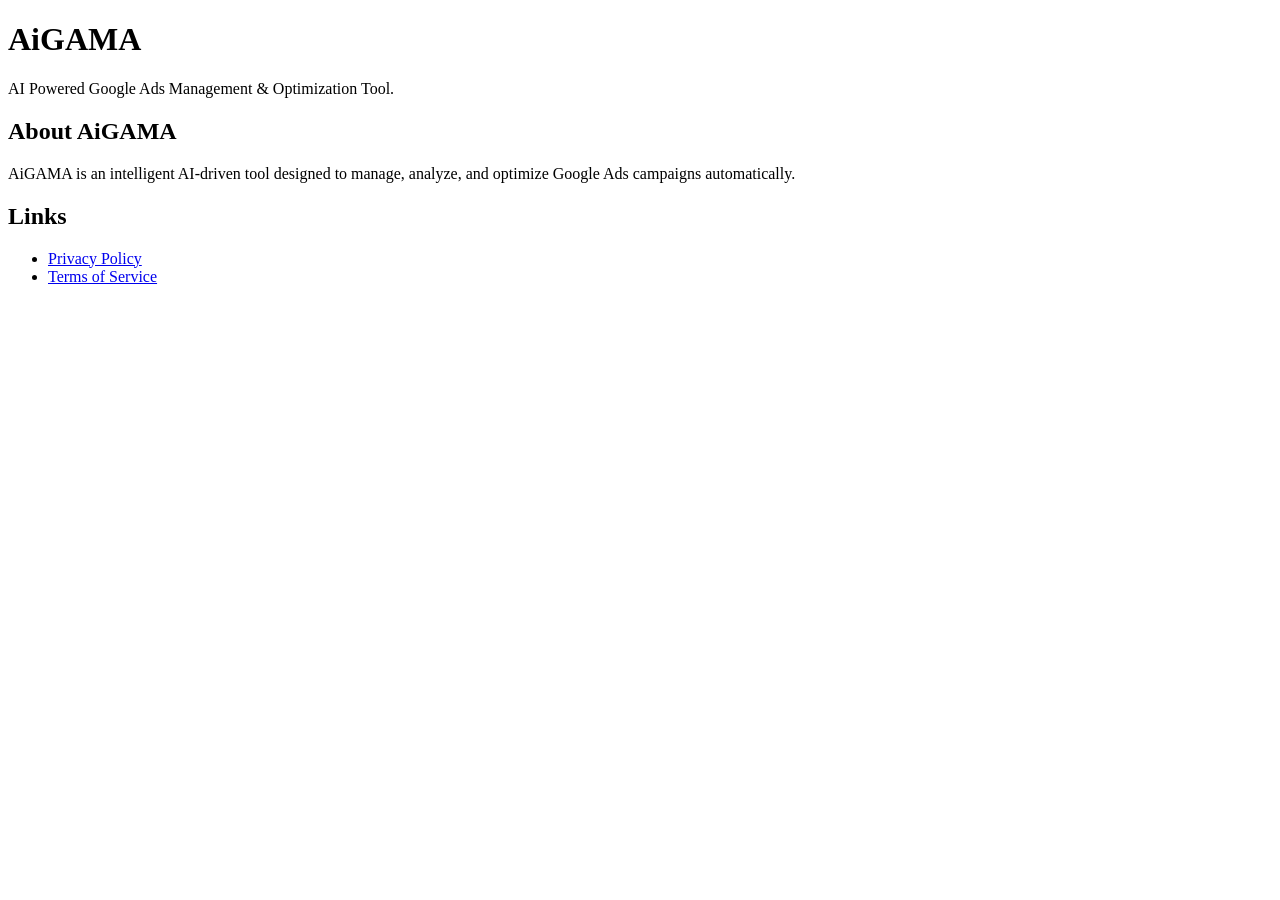
==== index.html @ 5293eaab "Create index.html" ====
<!DOCTYPE html>
<html lang="en">
<head>
    <meta charset="UTF-8">
    <title>AiGAMA - AI Google Ads Management</title>
</head>
<body>
    <h1>AiGAMA</h1>
    <p>AI Powered Google Ads Management & Optimization Tool.</p>
    
    <h2>About AiGAMA</h2>
    <p>AiGAMA is an intelligent AI-driven tool designed to manage, analyze, and optimize Google Ads campaigns automatically.</p>
    
    <h2>Links</h2>
    <ul>
        <li><a href="privacy.html">Privacy Policy</a></li>
        <li><a href="terms.html">Terms of Service</a></li>
    </ul>
</body>
</html>
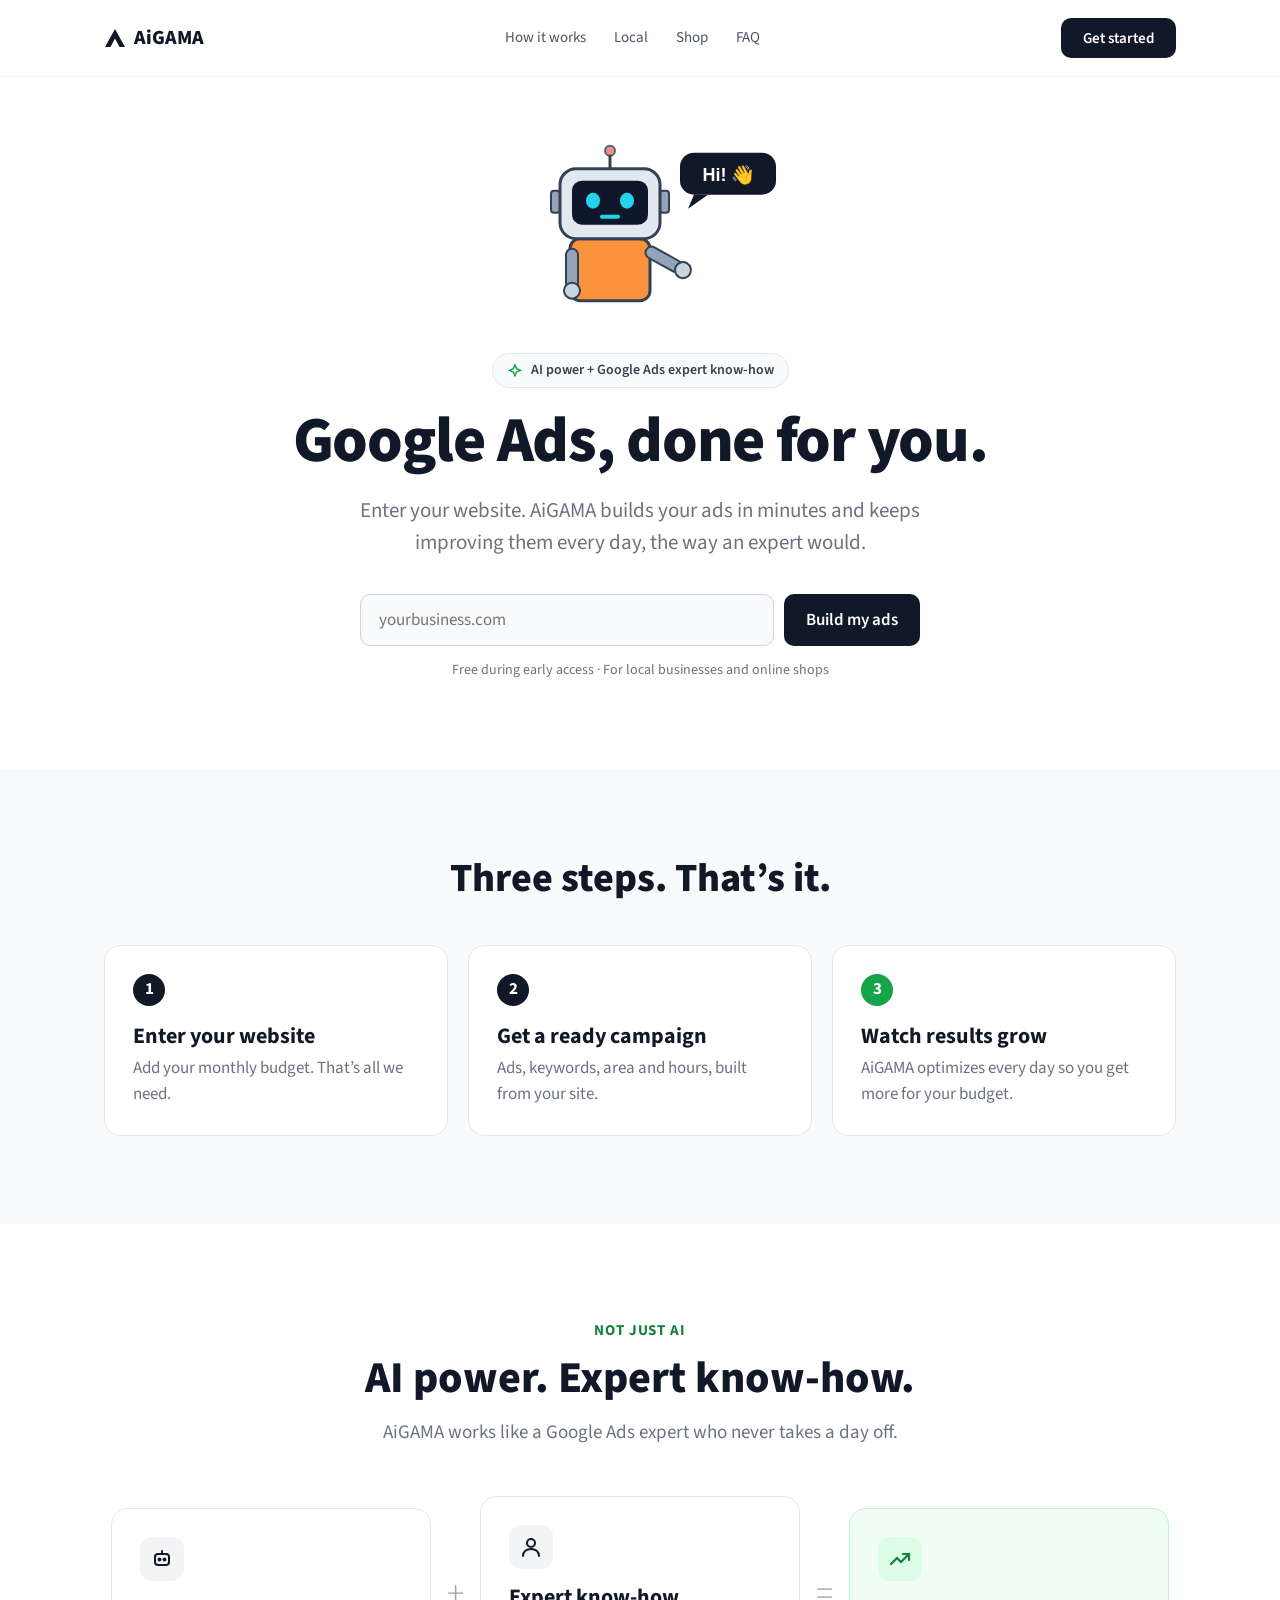
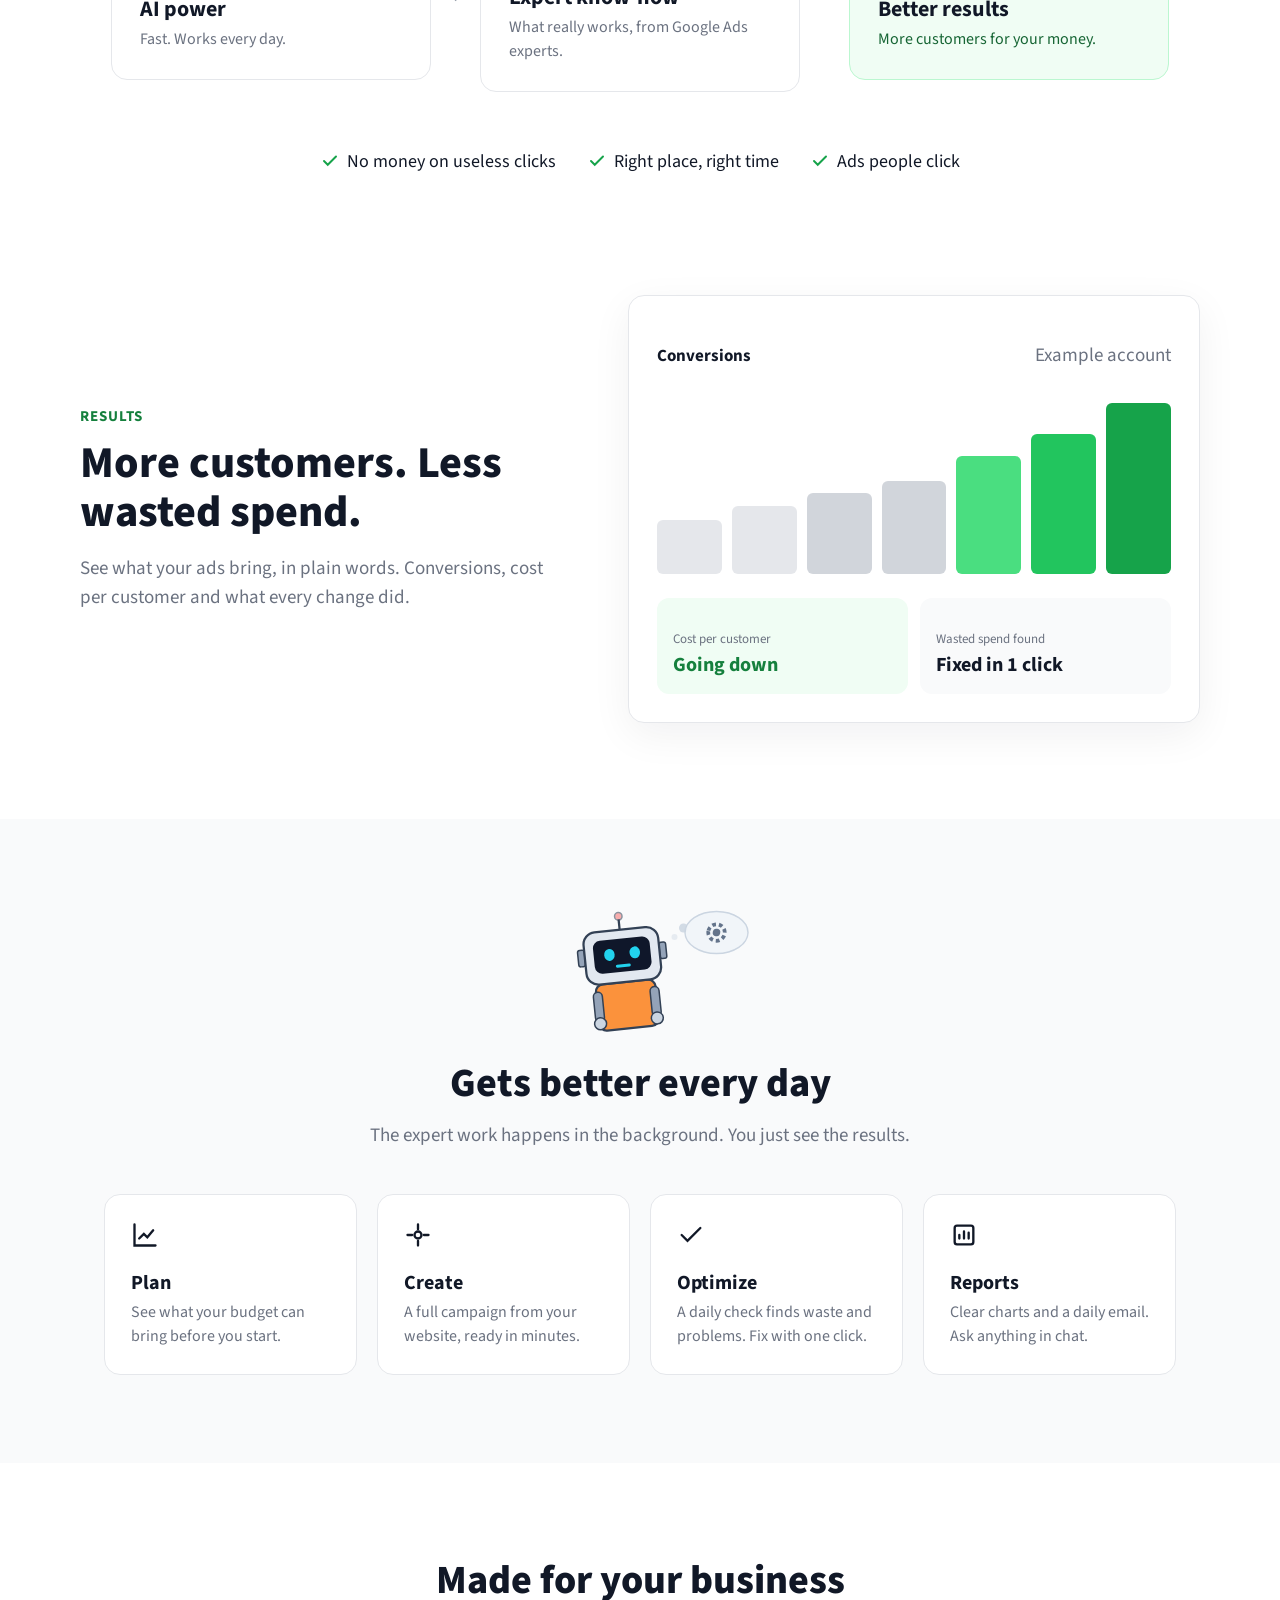
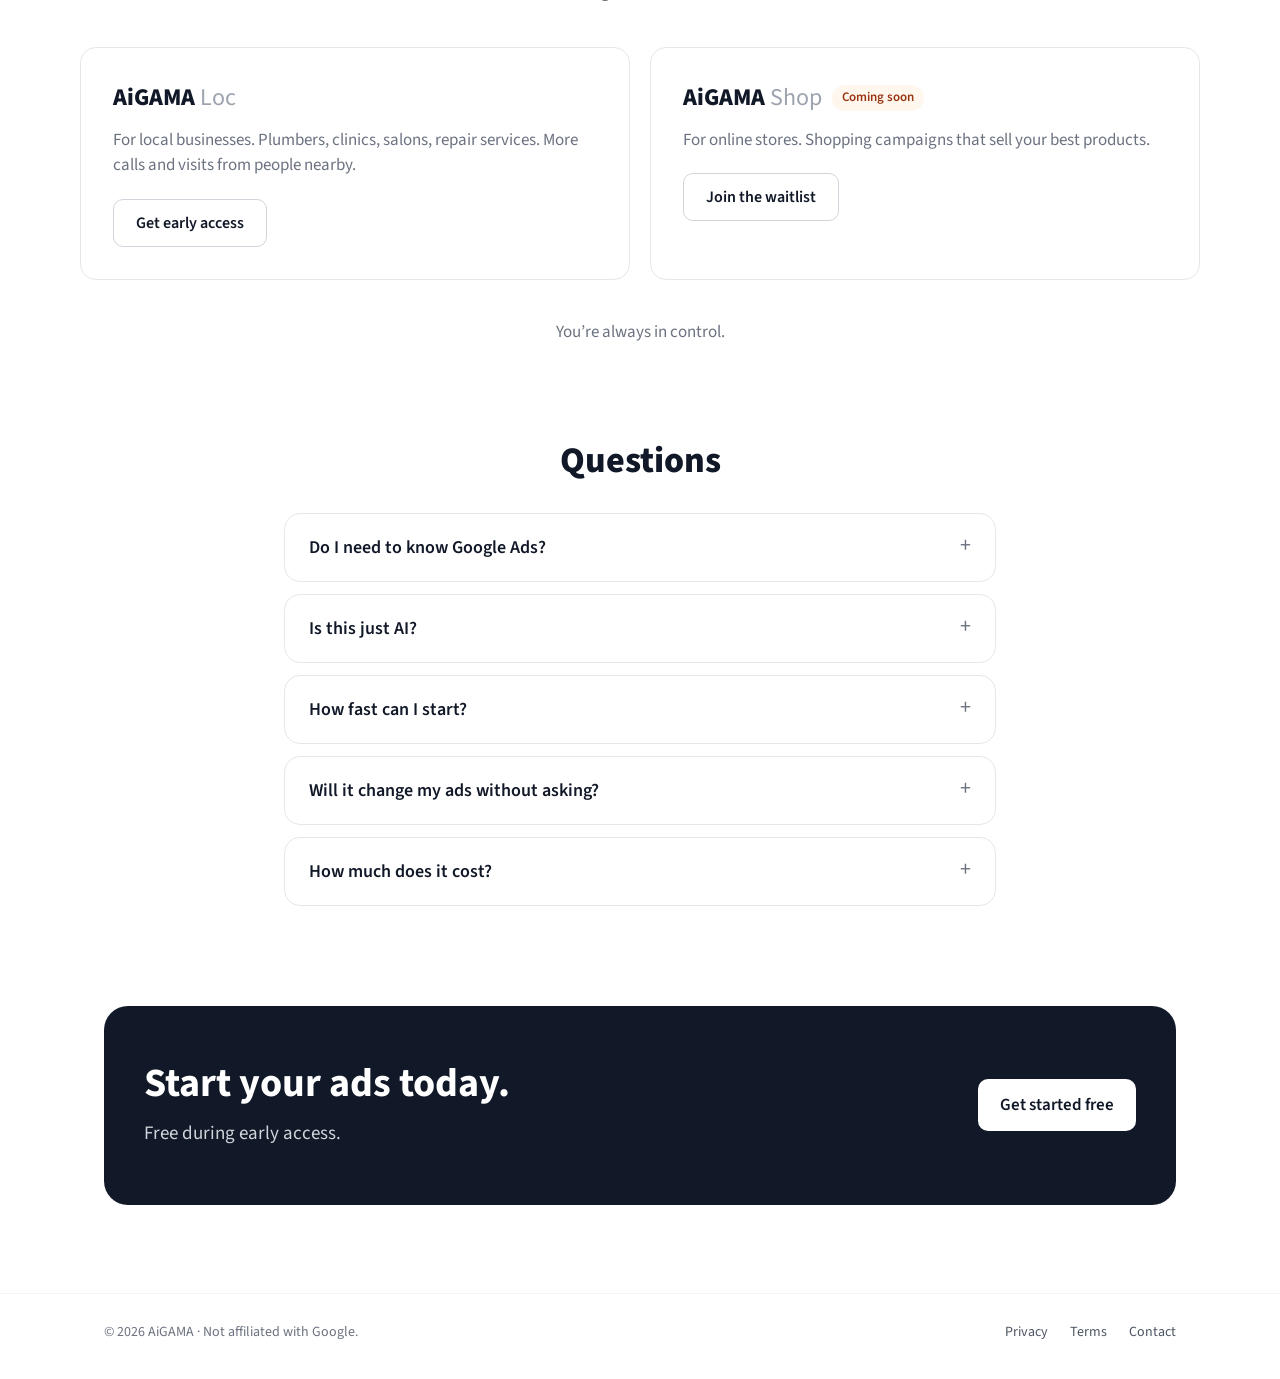
==== commit 84cf1c06: "Add files via upload" ====
--- a/index.html
+++ b/index.html
@@ -1,20 +1,270 @@
-<!DOCTYPE html>
+<!doctype html>
 <html lang="en">
 <head>
-    <meta charset="UTF-8">
-    <title>AiGAMA - AI Google Ads Management</title>
+  <meta charset="utf-8">
+  <meta name="viewport" content="width=device-width, initial-scale=1">
+  <meta name="google-site-verification" content="aGVJF5UC2sdxecTn2peAi9qmZpqhLksQKVop2zjfUcA">
+  <title>AiGAMA – Google Ads, done for you</title>
+  <meta name="description" content="Enter your website. AiGAMA builds your Google Ads in minutes and keeps improving them every day, with AI power and Google Ads expert know-how.">
+  <link rel="canonical" href="https://aigama.app/">
+  <meta property="og:title" content="AiGAMA – Google Ads, done for you">
+  <meta property="og:description" content="Easy Google Ads that bring customers. AI power + expert know-how.">
+  <meta property="og:url" content="https://aigama.app/">
+  <meta property="og:type" content="website">
+  <link rel="icon" href="assets/logo.svg" type="image/svg+xml">
+  <link rel="preconnect" href="https://fonts.googleapis.com">
+  <link rel="preconnect" href="https://fonts.gstatic.com" crossorigin>
+  <link href="https://fonts.googleapis.com/css2?family=Source+Sans+3:wght@400;600;700;800&display=swap" rel="stylesheet">
+  <link rel="stylesheet" href="assets/style.css">
 </head>
 <body>
-    <h1>AiGAMA</h1>
-    <p>AI Powered Google Ads Management & Optimization Tool.</p>
-    
-    <h2>About AiGAMA</h2>
-    <p>AiGAMA is an intelligent AI-driven tool designed to manage, analyze, and optimize Google Ads campaigns automatically.</p>
-    
-    <h2>Links</h2>
-    <ul>
-        <li><a href="privacy.html">Privacy Policy</a></li>
-        <li><a href="terms.html">Terms of Service</a></li>
-    </ul>
+
+<header class="site-header">
+  <div class="wrap">
+    <a href="/" class="logo" aria-label="AiGAMA home">
+      <img src="assets/logo.svg" width="22" height="20" alt="">
+      <span>AiGAMA</span>
+    </a>
+    <nav class="nav" aria-label="Main">
+      <a href="#how">How it works</a>
+      <a href="#products">Local</a>
+      <a href="#products">Shop</a>
+      <a href="#faq">FAQ</a>
+    </nav>
+    <button type="button" class="btn btn-dark" data-open-signup>Get started</button>
+  </div>
+</header>
+
+<main>
+
+  <!-- HERO -->
+  <section class="hero wrap">
+    <img class="hero-mascot" src="assets/robot-hello.svg" width="320" height="196" alt="">
+    <div class="pill">
+      <svg width="16" height="16" viewBox="0 0 24 24" fill="none" stroke="#16A34A" stroke-width="2.2" stroke-linecap="round" aria-hidden="true"><path d="M12 3l2.5 5.5L20 11l-5.5 2.5L12 19l-2.5-5.5L4 11l5.5-2.5z"/></svg>
+      AI power + Google Ads expert know-how
+    </div>
+    <h1>Google Ads, done for you.</h1>
+    <p class="lead muted">Enter your website. AiGAMA builds your ads in minutes and keeps improving them every day, the way an expert would.</p>
+    <form class="site-form" id="hero-form">
+      <label for="hero-website" class="sr-only">Your website</label>
+      <input id="hero-website" type="text" inputmode="url" autocomplete="url" placeholder="yourbusiness.com">
+      <button type="submit" class="btn btn-dark btn-lg">Build my ads</button>
+    </form>
+    <p class="note muted">Free during early access · For local businesses and online shops</p>
+  </section>
+
+  <!-- 3 STEPS -->
+  <section class="section-soft" id="how">
+    <div class="wrap">
+      <h2 class="center">Three steps. That’s it.</h2>
+      <div class="grid grid-3">
+        <div class="card step">
+          <div class="step-num">1</div>
+          <h3>Enter your website</h3>
+          <p class="muted">Add your monthly budget. That’s all we need.</p>
+        </div>
+        <div class="card step">
+          <div class="step-num">2</div>
+          <h3>Get a ready campaign</h3>
+          <p class="muted">Ads, keywords, area and hours, built from your site.</p>
+        </div>
+        <div class="card step">
+          <div class="step-num green">3</div>
+          <h3>Watch results grow</h3>
+          <p class="muted">AiGAMA optimizes every day so you get more for your budget.</p>
+        </div>
+      </div>
+    </div>
+  </section>
+
+  <!-- NOT JUST AI -->
+  <section class="section wrap center" style="padding-bottom: 24px">
+    <p class="kicker">Not just AI</p>
+    <h2 style="font-size: 44px; margin-top: 12px">AI power. Expert know-how.</h2>
+    <p class="section-intro muted">AiGAMA works like a Google Ads expert who never takes a day off.</p>
+    <div class="equation">
+      <div class="card" style="text-align: left">
+        <div class="icon-box">
+          <svg width="24" height="24" viewBox="0 0 24 24" fill="none" stroke="#111827" stroke-width="2" stroke-linecap="round" aria-hidden="true"><rect x="5" y="7" width="14" height="11" rx="3"/><path d="M12 7V4"/><circle cx="9.5" cy="12.5" r="1"/><circle cx="14.5" cy="12.5" r="1"/></svg>
+        </div>
+        <h3>AI power</h3>
+        <p class="muted">Fast. Works every day.</p>
+      </div>
+      <div class="op" aria-hidden="true">+</div>
+      <div class="card" style="text-align: left">
+        <div class="icon-box">
+          <svg width="24" height="24" viewBox="0 0 24 24" fill="none" stroke="#111827" stroke-width="2" stroke-linecap="round" aria-hidden="true"><circle cx="12" cy="8" r="4"/><path d="M4 21c0-4.4 3.6-7 8-7s8 2.6 8 7"/></svg>
+        </div>
+        <h3>Expert know-how</h3>
+        <p class="muted">What really works, from Google Ads experts.</p>
+      </div>
+      <div class="op" aria-hidden="true">=</div>
+      <div class="card card-green" style="text-align: left">
+        <div class="icon-box">
+          <svg width="24" height="24" viewBox="0 0 24 24" fill="none" stroke="#15803D" stroke-width="2.2" stroke-linecap="round" aria-hidden="true"><path d="M3 17l6-6 4 4 8-8"/><path d="M15 7h6v6"/></svg>
+        </div>
+        <h3>Better results</h3>
+        <p>More customers for your money.</p>
+      </div>
+    </div>
+    <div class="checks">
+      <span><svg width="18" height="18" viewBox="0 0 24 24" fill="none" stroke="#16A34A" stroke-width="2.6" stroke-linecap="round" aria-hidden="true"><path d="M20 6L9 17l-5-5"/></svg>No money on useless clicks</span>
+      <span><svg width="18" height="18" viewBox="0 0 24 24" fill="none" stroke="#16A34A" stroke-width="2.6" stroke-linecap="round" aria-hidden="true"><path d="M20 6L9 17l-5-5"/></svg>Right place, right time</span>
+      <span><svg width="18" height="18" viewBox="0 0 24 24" fill="none" stroke="#16A34A" stroke-width="2.6" stroke-linecap="round" aria-hidden="true"><path d="M20 6L9 17l-5-5"/></svg>Ads people click</span>
+    </div>
+  </section>
+
+  <!-- RESULTS -->
+  <section class="section wrap">
+    <div class="split">
+      <div>
+        <p class="kicker">Results</p>
+        <h2>More customers. Less wasted spend.</h2>
+        <p class="muted">See what your ads bring, in plain words. Conversions, cost per customer and what every change did.</p>
+      </div>
+      <div class="card chart-card">
+        <div class="chart-head">
+          <span style="font-weight: 700">Conversions</span>
+          <span class="muted small">Example account</span>
+        </div>
+        <div class="bars" role="img" aria-label="Example chart: conversions growing week by week">
+          <div style="height: 30%; background: #E5E7EB"></div>
+          <div style="height: 38%; background: #E5E7EB"></div>
+          <div style="height: 45%; background: #D1D5DB"></div>
+          <div style="height: 52%; background: #D1D5DB"></div>
+          <div style="height: 66%; background: #4ADE80"></div>
+          <div style="height: 78%; background: #22C55E"></div>
+          <div style="height: 95%; background: #16A34A"></div>
+        </div>
+        <div class="stats">
+          <div style="background: #F0FDF4"><div class="label muted">Cost per customer</div><div class="value" style="color: #15803D">Going down</div></div>
+          <div style="background: #F9FAFB"><div class="label muted">Wasted spend found</div><div class="value">Fixed in 1 click</div></div>
+        </div>
+      </div>
+    </div>
+  </section>
+
+  <!-- FEATURES -->
+  <section class="section-soft">
+    <div class="wrap">
+      <img src="assets/robot-think.svg" width="240" height="147" alt="" style="display: block; margin: 0 auto 8px">
+      <h2 class="center">Gets better every day</h2>
+      <p class="section-intro muted center">The expert work happens in the background. You just see the results.</p>
+      <div class="grid grid-4">
+        <div class="card feature">
+          <svg width="28" height="28" viewBox="0 0 24 24" fill="none" stroke="#111827" stroke-width="2" stroke-linecap="round" aria-hidden="true"><path d="M3 3v18h18"/><path d="M7 15l4-4 3 3 5-6"/></svg>
+          <h3>Plan</h3>
+          <p class="muted">See what your budget can bring before you start.</p>
+        </div>
+        <div class="card feature">
+          <svg width="28" height="28" viewBox="0 0 24 24" fill="none" stroke="#111827" stroke-width="2" stroke-linecap="round" aria-hidden="true"><path d="M12 3v4M12 17v4M3 12h4M17 12h4"/><circle cx="12" cy="12" r="3"/></svg>
+          <h3>Create</h3>
+          <p class="muted">A full campaign from your website, ready in minutes.</p>
+        </div>
+        <div class="card feature">
+          <svg width="28" height="28" viewBox="0 0 24 24" fill="none" stroke="#111827" stroke-width="2" stroke-linecap="round" aria-hidden="true"><path d="M20 6L9 17l-5-5"/></svg>
+          <h3>Optimize</h3>
+          <p class="muted">A daily check finds waste and problems. Fix with one click.</p>
+        </div>
+        <div class="card feature">
+          <svg width="28" height="28" viewBox="0 0 24 24" fill="none" stroke="#111827" stroke-width="2" stroke-linecap="round" aria-hidden="true"><rect x="4" y="4" width="16" height="16" rx="2"/><path d="M8 15v-3M12 15V9M16 15v-5"/></svg>
+          <h3>Reports</h3>
+          <p class="muted">Clear charts and a daily email. Ask anything in chat.</p>
+        </div>
+      </div>
+    </div>
+  </section>
+
+  <!-- PRODUCTS -->
+  <section class="section wrap" id="products" style="padding-bottom: 72px">
+    <h2 class="center">Made for your business</h2>
+    <div class="grid grid-2">
+      <div class="card product">
+        <div class="product-name">AiGAMA <span>Loc</span></div>
+        <p class="muted">For local businesses. Plumbers, clinics, salons, repair services. More calls and visits from people nearby.</p>
+        <button type="button" class="btn btn-light" data-open-signup data-product="loc">Get early access</button>
+      </div>
+      <div class="card product">
+        <div style="display: flex; align-items: center; gap: 10px; flex-wrap: wrap">
+          <div class="product-name">AiGAMA <span>Shop</span></div>
+          <span class="badge">Coming soon</span>
+        </div>
+        <p class="muted">For online stores. Shopping campaigns that sell your best products.</p>
+        <button type="button" class="btn btn-light" data-open-signup data-product="shop">Join the waitlist</button>
+      </div>
+    </div>
+    <p class="muted center" style="margin-top: 40px">You’re always in control.</p>
+  </section>
+
+  <!-- FAQ -->
+  <section class="faq" id="faq" style="padding: 24px 0 88px">
+    <div class="wrap narrow">
+      <h2 class="center" style="font-size: 36px; font-weight: 800; margin-bottom: 32px">Questions</h2>
+      <details class="card"><summary>Do I need to know Google Ads?</summary><p class="muted">No. AiGAMA does the expert work. You just enter your website and budget.</p></details>
+      <details class="card"><summary>Is this just AI?</summary><p class="muted">No. The AI follows rules and checks from Google Ads experts, based on what works in real accounts. It’s built to bring you customers, not to make you spend more.</p></details>
+      <details class="card"><summary>How fast can I start?</summary><p class="muted">Your campaign is ready in minutes. Switch it on when you like it.</p></details>
+      <details class="card"><summary>Will it change my ads without asking?</summary><p class="muted">No. Every change waits for your one-click OK.</p></details>
+      <details class="card"><summary>How much does it cost?</summary><p class="muted">Free during early access.</p></details>
+    </div>
+  </section>
+
+  <!-- CTA -->
+  <section class="wrap" style="padding-bottom: 88px">
+    <div class="cta">
+      <div style="flex: 1 1 400px">
+        <h2>Start your ads today.</h2>
+        <p>Free during early access.</p>
+      </div>
+      <button type="button" class="btn btn-white btn-lg" data-open-signup>Get started free</button>
+    </div>
+  </section>
+
+</main>
+
+<footer class="site-footer">
+  <div class="wrap">
+    <span class="muted">© 2026 AiGAMA · Not affiliated with Google.</span>
+    <nav aria-label="Footer">
+      <a href="privacy.html">Privacy</a>
+      <a href="terms.html">Terms</a>
+      <a href="mailto:info@aigama.app">Contact</a>
+    </nav>
+  </div>
+</footer>
+
+<!-- EARLY ACCESS POPUP -->
+<dialog class="modal" id="signup" aria-labelledby="signup-title">
+  <div class="modal-body">
+    <button type="button" class="modal-close" data-close-signup aria-label="Close">×</button>
+
+    <div id="signup-step">
+      <img src="assets/robot-hello.svg" width="220" height="135" alt="">
+      <h2 id="signup-title">Get early access</h2>
+      <p class="muted">We’re opening AiGAMA step by step. Leave your email and we’ll let you know.</p>
+      <!-- Replace YOUR_FORM_ID with your Formspree form ID (see README.md) -->
+      <form id="signup-form" action="https://formspree.io/f/YOUR_FORM_ID" method="POST">
+        <label for="signup-website">Your website</label>
+        <input id="signup-website" name="website" type="text" inputmode="url" placeholder="yourbusiness.com">
+        <label for="signup-email">Your email</label>
+        <input id="signup-email" name="email" type="email" autocomplete="email" required placeholder="you@yourbusiness.com">
+        <input type="hidden" name="product" id="signup-product" value="">
+        <input type="text" name="_gotcha" tabindex="-1" autocomplete="off" aria-hidden="true" style="display: none">
+        <button type="submit" class="btn btn-dark">Get early access</button>
+        <p class="form-error" id="signup-error" role="alert" hidden></p>
+        <p class="muted small">We only use your email to tell you about AiGAMA. <a href="privacy.html">Privacy</a></p>
+      </form>
+    </div>
+
+    <div id="signup-done" hidden>
+      <img src="assets/robot-done.svg" width="220" height="135" alt="">
+      <h2>You’re on the list!</h2>
+      <p class="muted">We’ll email you as soon as your spot is ready.</p>
+      <button type="button" class="btn btn-dark" style="margin-top: 20px; width: 100%" data-close-signup>Done</button>
+    </div>
+  </div>
+</dialog>
+
+<script src="assets/main.js"></script>
 </body>
 </html>
--- a/assets/style.css
+++ b/assets/style.css
@@ -0,0 +1,205 @@
+/* AiGAMA site styles */
+:root {
+  --ink: #111827;
+  --ink-2: #374151;
+  --grey: #6B7280;
+  --link: #4B5563;
+  --line: #E5E7EB;
+  --line-soft: #F3F4F6;
+  --soft: #F9FAFB;
+  --green: #16A34A;
+  --green-text: #15803D;
+  --green-bg: #F0FDF4;
+  --green-line: #BBF7D0;
+}
+
+* { box-sizing: border-box; }
+html { scroll-behavior: smooth; }
+body {
+  margin: 0;
+  background: #FFFFFF;
+  color: var(--ink);
+  font-family: 'Source Sans 3', system-ui, -apple-system, 'Segoe UI', sans-serif;
+  font-size: 17px;
+  line-height: 1.5;
+  -webkit-font-smoothing: antialiased;
+}
+img { max-width: 100%; height: auto; }
+a { color: var(--ink); }
+a:hover { color: var(--ink-2); }
+h1, h2, h3 { line-height: 1.1; margin: 0; }
+p { margin: 0; }
+
+.wrap { max-width: 1120px; margin: 0 auto; padding: 0 24px; }
+.narrow { max-width: 760px; }
+.center { text-align: center; }
+.muted { color: var(--grey); }
+.sr-only { position: absolute; width: 1px; height: 1px; overflow: hidden; clip: rect(0 0 0 0); white-space: nowrap; }
+
+/* Buttons */
+.btn {
+  display: inline-flex; align-items: center; justify-content: center; gap: 8px;
+  min-height: 48px; padding: 0 22px; border-radius: 10px;
+  font: 600 16px 'Source Sans 3', system-ui, sans-serif;
+  text-decoration: none; cursor: pointer; border: 0;
+}
+.btn-dark { background: var(--ink); color: #FFFFFF; }
+.btn-dark:hover { background: #1F2937; color: #FFFFFF; }
+.btn-light { background: #FFFFFF; color: var(--ink); border: 1px solid #D1D5DB; }
+.btn-light:hover { background: var(--soft); }
+.btn-white { background: #FFFFFF; color: var(--ink); }
+.btn-lg { min-height: 52px; font-size: 17px; }
+.btn:focus-visible, input:focus-visible, summary:focus-visible, a:focus-visible { outline: 3px solid #93C5FD; outline-offset: 2px; }
+
+/* Header */
+.site-header { border-bottom: 1px solid var(--line-soft); }
+.site-header .wrap { display: flex; align-items: center; justify-content: space-between; flex-wrap: wrap; gap: 16px; padding-top: 18px; padding-bottom: 18px; }
+.logo { display: flex; align-items: center; gap: 8px; text-decoration: none; }
+.logo span { font-weight: 800; font-size: 20px; color: var(--ink); }
+.nav { display: flex; gap: 28px; flex-wrap: wrap; font-size: 15px; }
+.nav a { text-decoration: none; color: var(--link); }
+.nav a:hover { color: var(--ink); }
+.site-header .btn { min-height: 40px; font-size: 15px; }
+
+/* Cards */
+.card { background: #FFFFFF; border: 1px solid var(--line); border-radius: 16px; }
+
+/* Hero */
+.hero { padding: 64px 0 88px; text-align: center; }
+.hero-mascot { display: block; margin: 0 auto; width: 320px; height: auto; }
+.pill {
+  display: inline-flex; align-items: center; gap: 8px; margin-top: 16px;
+  padding: 6px 14px; border: 1px solid var(--line); border-radius: 999px;
+  font-size: 14px; font-weight: 600; color: var(--ink-2); background: var(--soft);
+}
+.hero h1 { font-size: 64px; font-weight: 800; letter-spacing: -0.02em; margin: 20px auto 0; max-width: 820px; line-height: 1.05; }
+.hero .lead { font-size: 21px; margin: 20px auto 0; max-width: 640px; }
+.site-form { display: flex; gap: 10px; flex-wrap: wrap; justify-content: center; margin: 36px auto 0; max-width: 560px; }
+.site-form input {
+  flex: 1 1 280px; min-height: 52px; padding: 0 18px;
+  font: 400 17px 'Source Sans 3', system-ui, sans-serif;
+  border: 1px solid #D1D5DB; border-radius: 10px; background: var(--soft); color: var(--ink);
+}
+.hero .note { font-size: 14px; margin-top: 14px; }
+
+/* Sections */
+.section { padding: 96px 0; }
+.section-soft { background: var(--soft); padding: 88px 0; }
+.section h2, .section-soft h2 { font-size: 40px; font-weight: 800; }
+.kicker { color: var(--green-text); font-weight: 700; font-size: 15px; text-transform: uppercase; letter-spacing: 0.06em; }
+.section-intro { font-size: 19px; margin: 16px auto 0; max-width: 620px; }
+
+.grid { display: grid; gap: 20px; margin-top: 44px; }
+.grid-3 { grid-template-columns: repeat(auto-fit, minmax(260px, 1fr)); }
+.grid-4 { grid-template-columns: repeat(auto-fit, minmax(240px, 1fr)); }
+.grid-2 { grid-template-columns: repeat(auto-fit, minmax(300px, 1fr)); }
+
+.step { padding: 28px; }
+.step-num { width: 32px; height: 32px; border-radius: 50%; background: var(--ink); color: #FFFFFF; display: flex; align-items: center; justify-content: center; font-weight: 700; }
+.step-num.green { background: var(--green); }
+.step h3 { font-size: 22px; margin: 18px 0 8px; }
+.step p { font-size: 17px; }
+
+/* AI + experts */
+.equation { display: flex; flex-wrap: wrap; align-items: center; justify-content: center; gap: 16px; margin-top: 48px; }
+.equation .card { flex: 1 1 260px; max-width: 320px; padding: 28px; }
+.equation .op { font-size: 36px; font-weight: 300; color: #9CA3AF; }
+.icon-box { width: 44px; height: 44px; border-radius: 12px; background: var(--line-soft); display: flex; align-items: center; justify-content: center; }
+.equation h3 { font-size: 22px; margin: 16px 0 6px; }
+.equation p { font-size: 16px; }
+.card-green { background: var(--green-bg); border-color: var(--green-line); }
+.card-green .icon-box { background: #DCFCE7; }
+.card-green p { color: #166534; }
+.checks { display: flex; flex-wrap: wrap; justify-content: center; gap: 12px 32px; margin: 56px auto 0; max-width: 860px; font-size: 18px; }
+.checks span { display: inline-flex; align-items: center; gap: 8px; }
+
+/* Results */
+.split { display: flex; flex-wrap: wrap; gap: 56px; align-items: center; }
+.split > div:first-child { flex: 1 1 380px; }
+.split h2 { font-size: 44px; margin-top: 12px; }
+.split .muted { font-size: 19px; margin-top: 18px; }
+.chart-card { flex: 1 1 460px; padding: 28px; box-shadow: 0 12px 40px rgba(17, 24, 39, 0.06); }
+.chart-head { display: flex; justify-content: space-between; align-items: baseline; }
+.bars { display: flex; align-items: flex-end; gap: 10px; height: 180px; margin-top: 24px; }
+.bars div { flex: 1; border-radius: 6px; }
+.stats { display: grid; grid-template-columns: repeat(2, minmax(0, 1fr)); gap: 12px; margin-top: 24px; }
+.stats > div { border-radius: 12px; padding: 14px 16px; }
+.stats .label { font-size: 13px; }
+.stats .value { font-weight: 700; font-size: 20px; }
+
+/* Features */
+.feature { padding: 26px; }
+.feature h3 { font-size: 20px; margin: 14px 0 6px; }
+.feature p { font-size: 16px; }
+
+/* Products */
+.product { padding: 32px; }
+.product-name { font-weight: 800; font-size: 24px; }
+.product-name span { font-weight: 400; color: #9CA3AF; }
+.product p { font-size: 17px; margin: 12px 0 20px; }
+.badge { font-size: 13px; font-weight: 600; background: #FFF7ED; color: #9A3412; padding: 3px 10px; border-radius: 999px; }
+
+/* FAQ */
+.faq details { padding: 20px 24px; margin-bottom: 12px; }
+.faq summary { cursor: pointer; list-style: none; font-weight: 600; font-size: 18px; display: flex; justify-content: space-between; gap: 16px; }
+.faq summary::-webkit-details-marker { display: none; }
+.faq summary::after { content: "+"; color: var(--grey); font-weight: 400; font-size: 22px; line-height: 1; }
+.faq details[open] summary::after { content: "–"; }
+.faq details p { font-size: 17px; margin-top: 12px; }
+
+/* CTA */
+.cta { background: var(--ink); border-radius: 24px; padding: 56px 40px; display: flex; flex-wrap: wrap; align-items: center; justify-content: space-between; gap: 32px; }
+.cta h2 { color: #FFFFFF; font-size: 40px; }
+.cta p { color: #D1D5DB; font-size: 19px; margin-top: 14px; }
+
+/* Footer */
+.site-footer { border-top: 1px solid var(--line-soft); }
+.site-footer .wrap { display: flex; flex-wrap: wrap; justify-content: space-between; gap: 16px; padding-top: 28px; padding-bottom: 36px; font-size: 14px; }
+.site-footer nav { display: flex; gap: 22px; flex-wrap: wrap; }
+.site-footer a { color: var(--link); text-decoration: none; }
+.site-footer a:hover { color: var(--ink); text-decoration: underline; }
+
+/* Popup */
+.modal { border: 0; border-radius: 20px; padding: 0; width: min(440px, calc(100% - 32px)); box-shadow: 0 24px 80px rgba(17, 24, 39, 0.25); color: var(--ink); }
+.modal::backdrop { background: rgba(17, 24, 39, 0.45); }
+.modal-body { padding: 28px; text-align: center; position: relative; }
+.modal-body img { width: 220px; margin: 0 auto; display: block; }
+.modal h2 { font-size: 26px; margin-top: 4px; }
+.modal p { margin-top: 8px; }
+.modal form { display: flex; flex-direction: column; gap: 10px; margin-top: 20px; text-align: left; }
+.modal label { font-size: 14px; font-weight: 600; }
+.modal input { min-height: 48px; padding: 0 14px; font: 400 16px 'Source Sans 3', system-ui, sans-serif; border: 1px solid #D1D5DB; border-radius: 10px; background: var(--soft); color: var(--ink); }
+.modal .btn { margin-top: 6px; width: 100%; }
+.modal-close { position: absolute; top: 12px; right: 12px; width: 44px; height: 44px; border: 0; background: transparent; border-radius: 10px; cursor: pointer; color: var(--grey); font-size: 24px; }
+.modal-close:hover { background: var(--line-soft); }
+.form-error { color: #B91C1C; font-size: 14px; }
+.small { font-size: 13px; }
+
+/* Legal pages */
+.legal { padding: 64px 0 96px; }
+.legal h1 { font-size: 44px; font-weight: 800; }
+.legal .updated { margin-top: 10px; }
+.legal h2 { font-size: 24px; margin: 40px 0 12px; }
+.legal p, .legal li { font-size: 17px; line-height: 1.65; color: var(--ink-2); }
+.legal p + p { margin-top: 12px; }
+.legal ul { padding-left: 22px; margin: 12px 0 0; }
+.legal li + li { margin-top: 6px; }
+.legal .box { background: var(--soft); border: 1px solid var(--line); border-radius: 14px; padding: 18px 20px; margin-top: 24px; }
+
+/* Phones */
+@media (max-width: 640px) {
+  .hero { padding-top: 40px; }
+  .hero h1 { font-size: 42px; }
+  .hero .lead { font-size: 18px; }
+  .hero-mascot { width: 240px; }
+  .section, .section-soft { padding: 64px 0; }
+  .section h2, .section-soft h2, .split h2, .cta h2 { font-size: 32px; }
+  .nav { gap: 18px; order: 3; width: 100%; }
+  .cta { padding: 40px 24px; }
+  .equation .op { width: 100%; text-align: center; }
+  .legal h1 { font-size: 34px; }
+}
+
+@media (prefers-reduced-motion: reduce) {
+  html { scroll-behavior: auto; }
+}
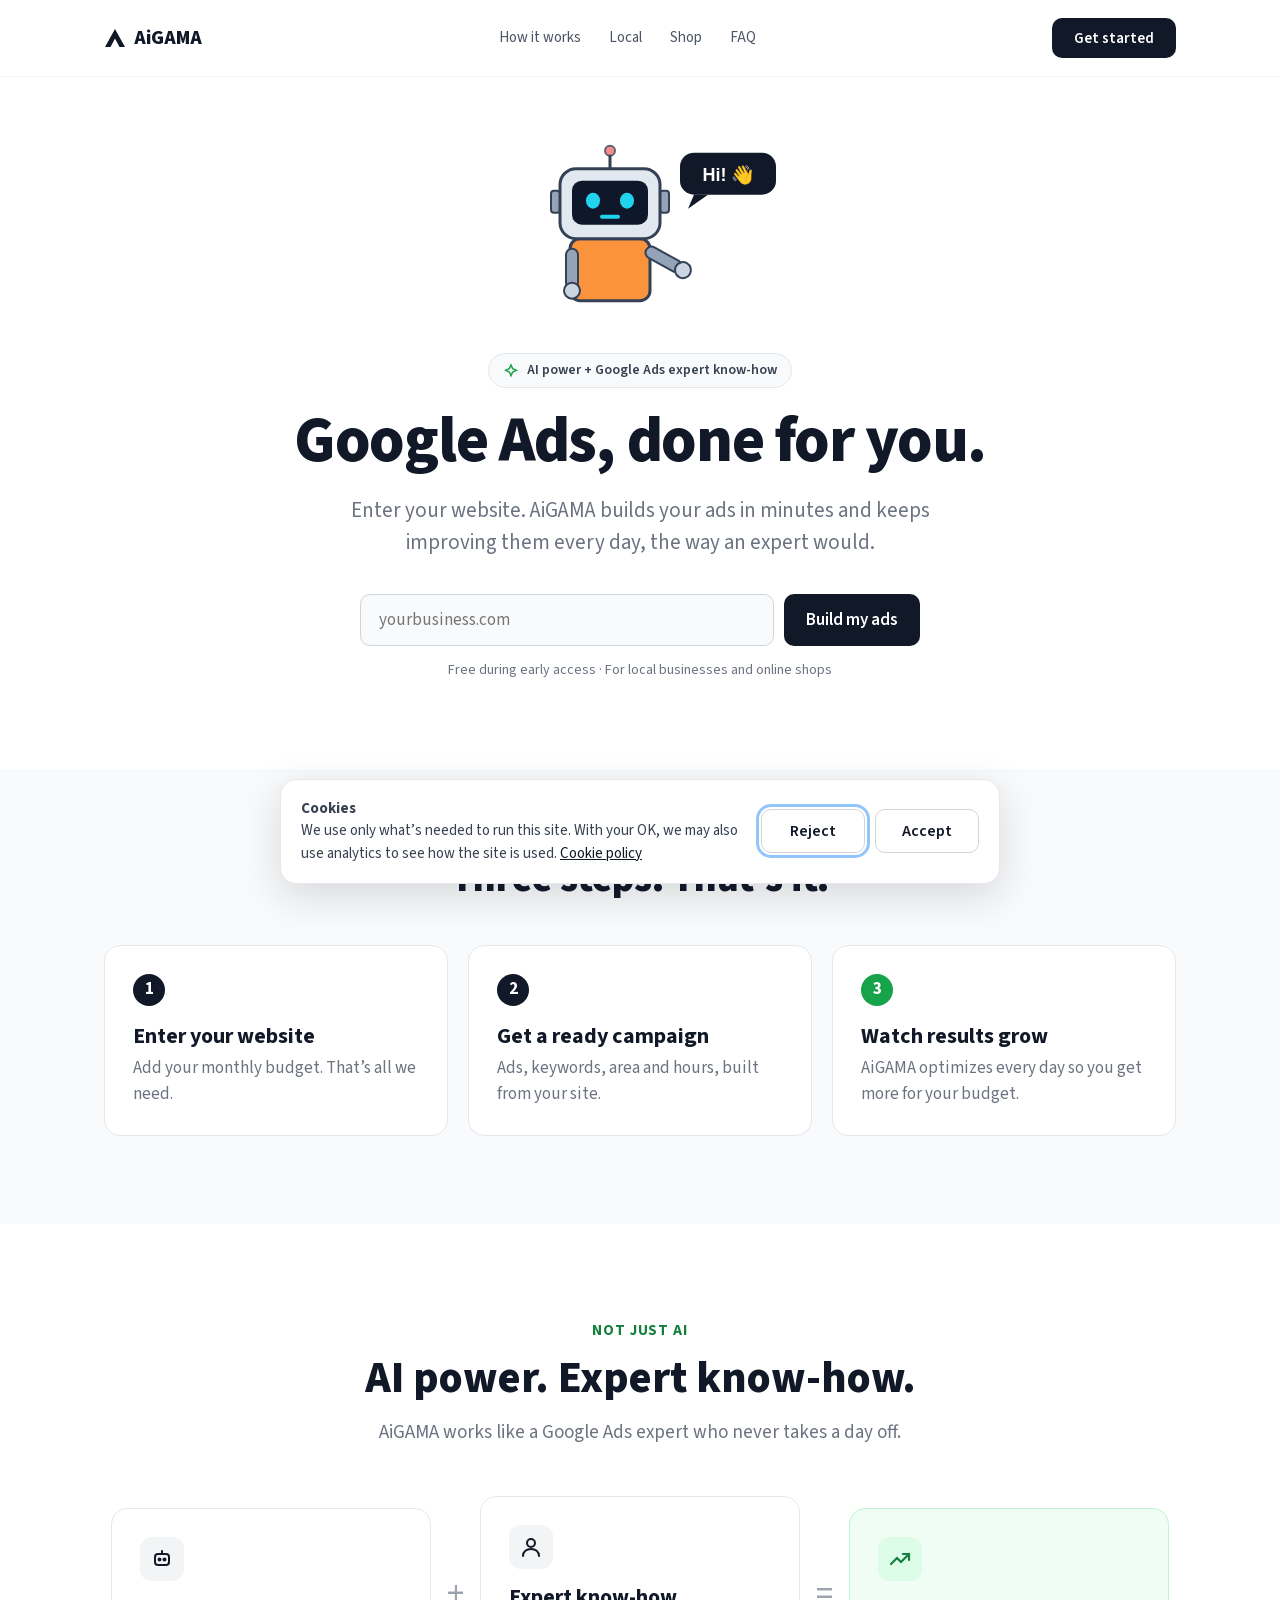
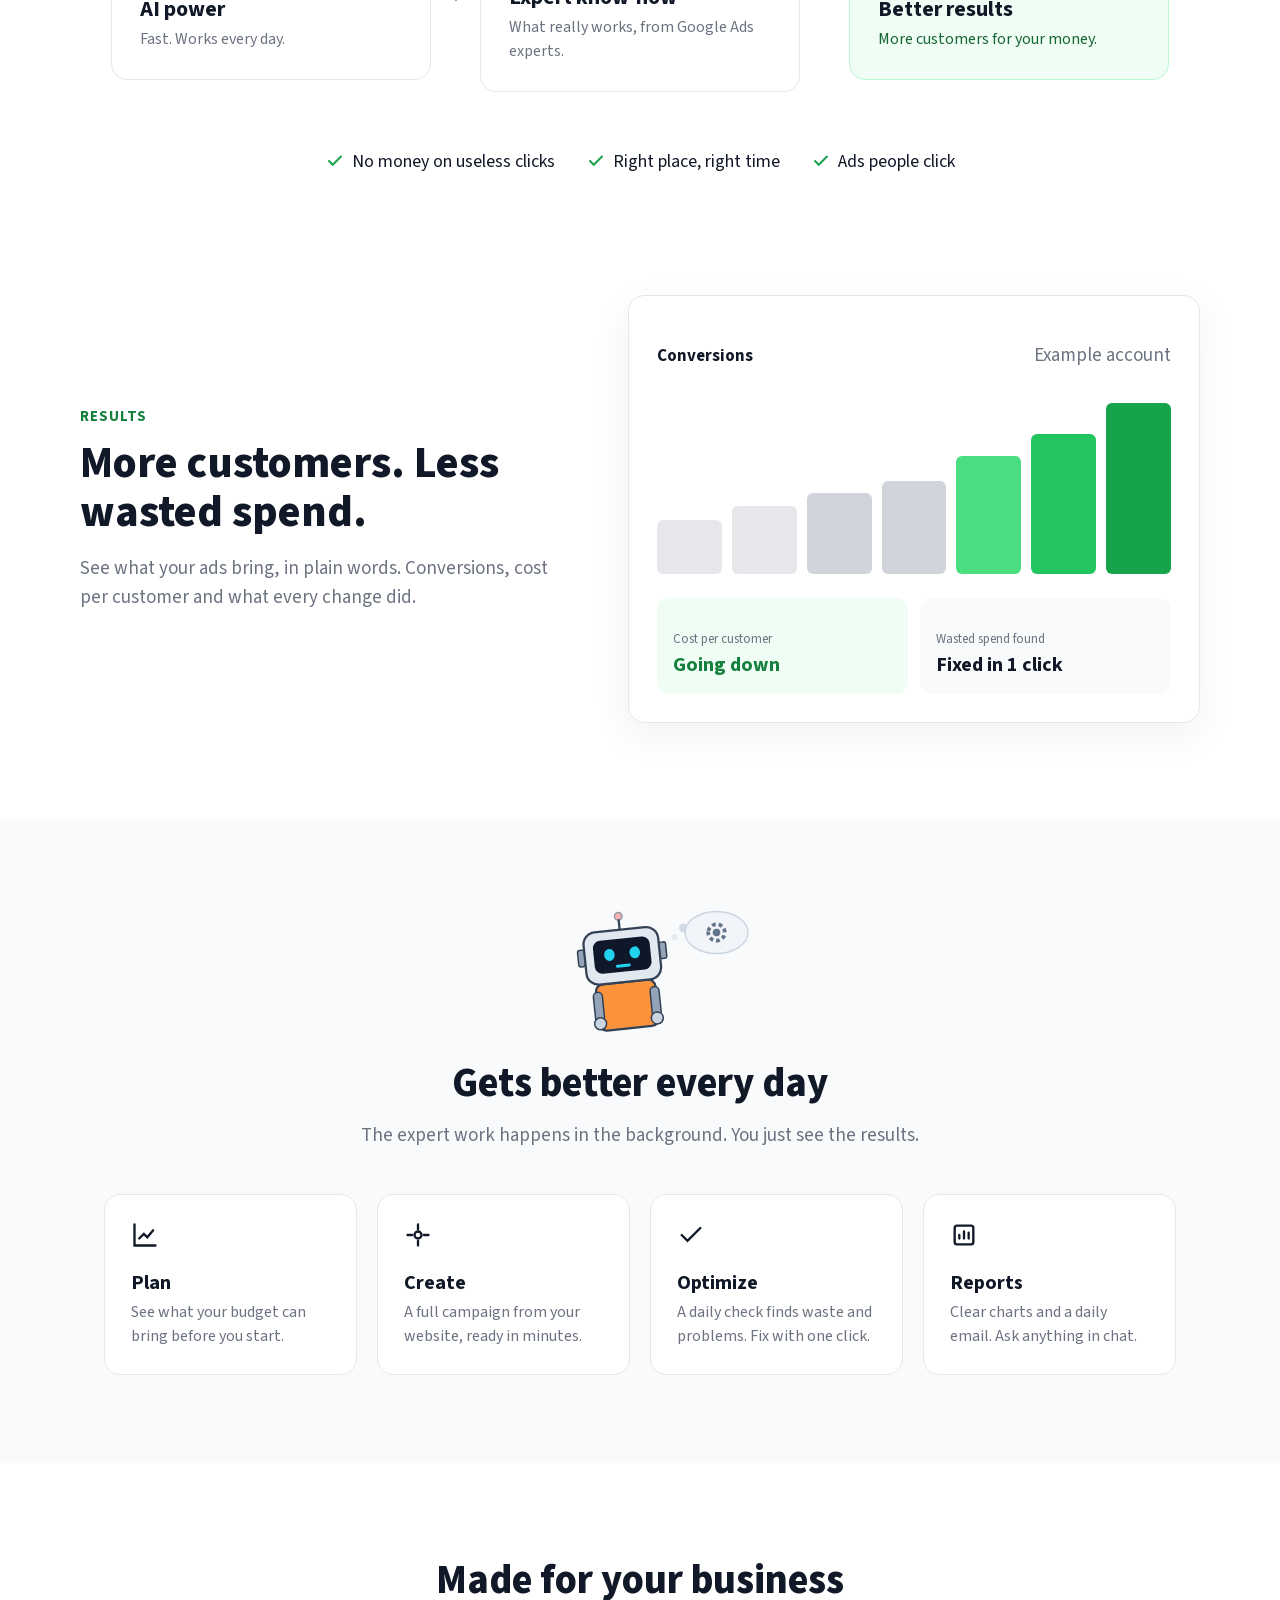
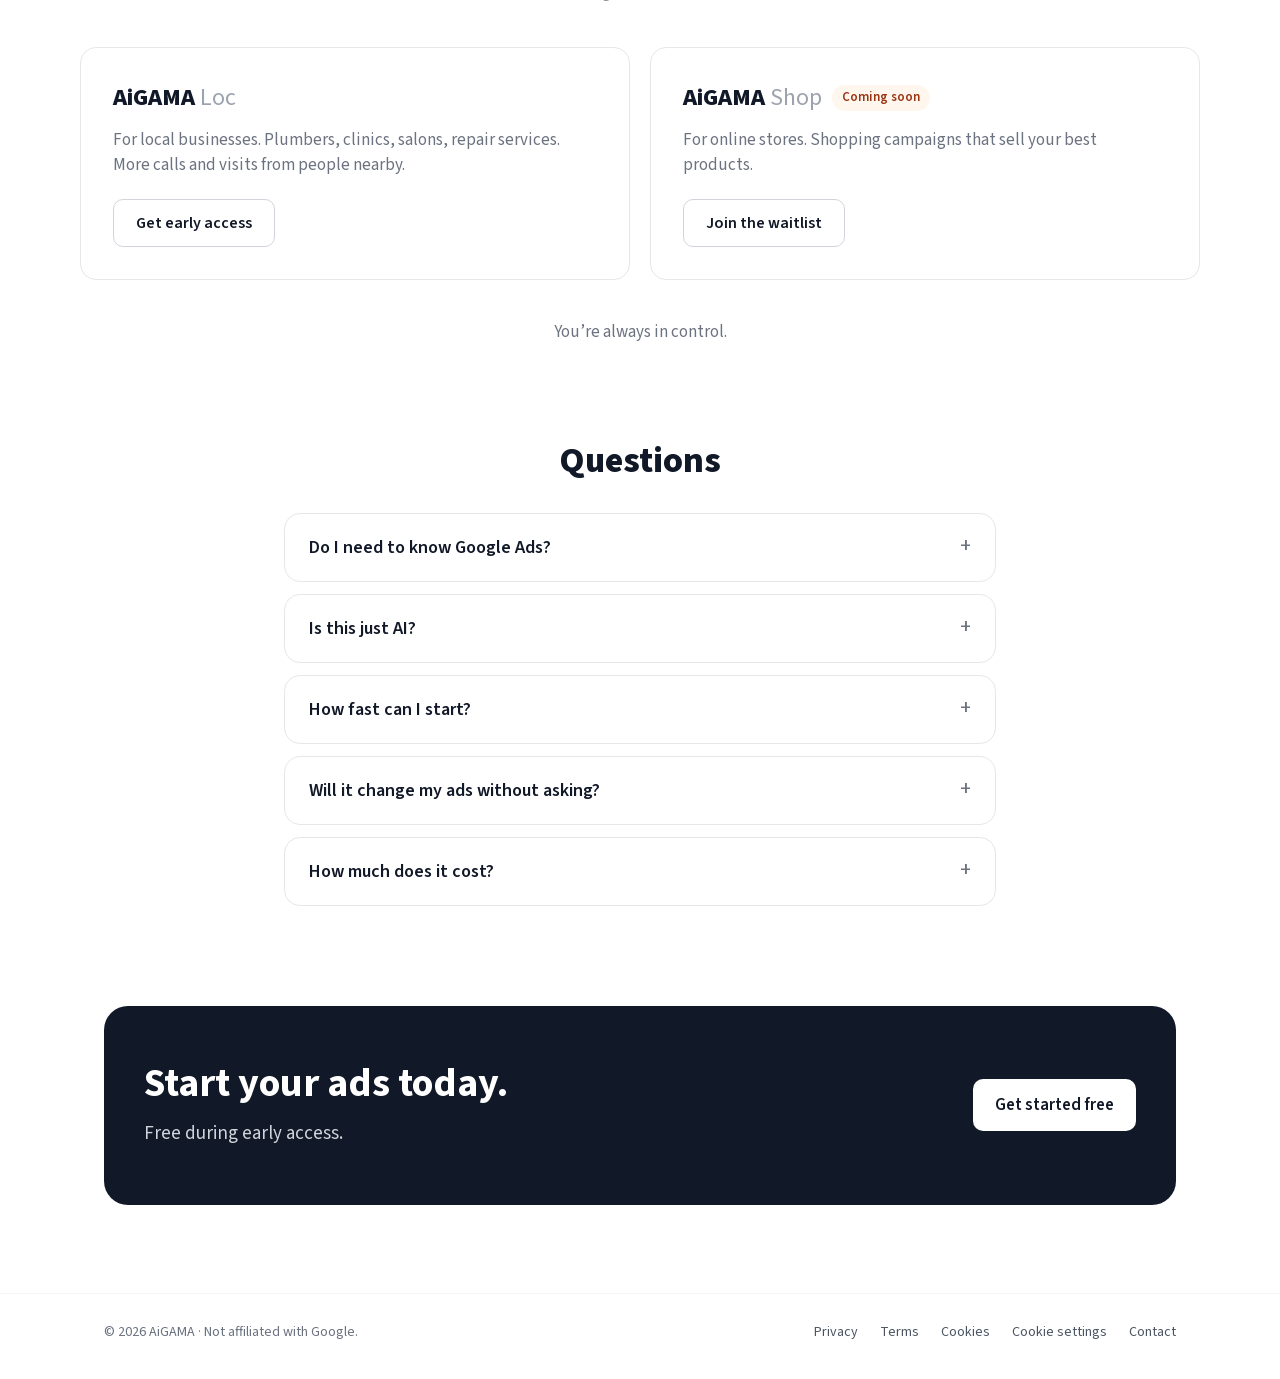
==== commit 68c632b5: "Add files via upload" ====
--- a/index.html
+++ b/index.html
@@ -12,9 +12,6 @@
   <meta property="og:url" content="https://aigama.app/">
   <meta property="og:type" content="website">
   <link rel="icon" href="assets/logo.svg" type="image/svg+xml">
-  <link rel="preconnect" href="https://fonts.googleapis.com">
-  <link rel="preconnect" href="https://fonts.gstatic.com" crossorigin>
-  <link href="https://fonts.googleapis.com/css2?family=Source+Sans+3:wght@400;600;700;800&display=swap" rel="stylesheet">
   <link rel="stylesheet" href="assets/style.css">
 </head>
 <body>
@@ -228,6 +225,8 @@
     <nav aria-label="Footer">
       <a href="privacy.html">Privacy</a>
       <a href="terms.html">Terms</a>
+      <a href="cookies.html">Cookies</a>
+      <a href="#" data-cookie-settings>Cookie settings</a>
       <a href="mailto:info@aigama.app">Contact</a>
     </nav>
   </div>
@@ -250,9 +249,12 @@
         <input id="signup-email" name="email" type="email" autocomplete="email" required placeholder="you@yourbusiness.com">
         <input type="hidden" name="product" id="signup-product" value="">
         <input type="text" name="_gotcha" tabindex="-1" autocomplete="off" aria-hidden="true" style="display: none">
+        <label class="consent-check" for="signup-consent">
+          <input id="signup-consent" name="consent" type="checkbox" value="yes" required>
+          <span>I agree that AiGAMA may email me about early access. I can unsubscribe at any time. See the <a href="privacy.html">Privacy Policy</a>.</span>
+        </label>
         <button type="submit" class="btn btn-dark">Get early access</button>
         <p class="form-error" id="signup-error" role="alert" hidden></p>
-        <p class="muted small">We only use your email to tell you about AiGAMA. <a href="privacy.html">Privacy</a></p>
       </form>
     </div>
 
@@ -266,5 +268,6 @@
 </dialog>
 
 <script src="assets/main.js"></script>
+<script src="assets/consent.js"></script>
 </body>
 </html>
--- a/assets/style.css
+++ b/assets/style.css
@@ -1,4 +1,11 @@
 /* AiGAMA site styles */
+
+/* Fonts are hosted on this site (no Google Fonts request = no data sent to Google) */
+@font-face { font-family: 'Source Sans 3'; font-style: normal; font-weight: 400; font-display: swap; src: url('fonts/source-sans-3-latin-400-normal.woff2') format('woff2'); }
+@font-face { font-family: 'Source Sans 3'; font-style: normal; font-weight: 600; font-display: swap; src: url('fonts/source-sans-3-latin-600-normal.woff2') format('woff2'); }
+@font-face { font-family: 'Source Sans 3'; font-style: normal; font-weight: 700; font-display: swap; src: url('fonts/source-sans-3-latin-700-normal.woff2') format('woff2'); }
+@font-face { font-family: 'Source Sans 3'; font-style: normal; font-weight: 800; font-display: swap; src: url('fonts/source-sans-3-latin-800-normal.woff2') format('woff2'); }
+
 :root {
   --ink: #111827;
   --ink-2: #374151;
@@ -186,6 +193,23 @@
 .legal li + li { margin-top: 6px; }
 .legal .box { background: var(--soft); border: 1px solid var(--line); border-radius: 14px; padding: 18px 20px; margin-top: 24px; }
 
+/* Cookie banner */
+.consent { position: fixed; left: 16px; right: 16px; bottom: 16px; z-index: 50; display: flex; justify-content: center; pointer-events: none; }
+.consent[hidden] { display: none; }
+.consent-inner { pointer-events: auto; max-width: 720px; width: 100%; background: #FFFFFF; border: 1px solid var(--line); border-radius: 16px; box-shadow: 0 12px 40px rgba(17, 24, 39, 0.15); padding: 18px 20px; display: flex; flex-wrap: wrap; align-items: center; gap: 16px; }
+.consent-text { flex: 1 1 360px; font-size: 15px; color: var(--ink-2); }
+.consent-text a { color: var(--ink); }
+.consent-actions { display: flex; gap: 10px; flex: 0 0 auto; }
+.consent-actions .btn { min-width: 104px; min-height: 44px; }
+.consent-check { display: flex; gap: 10px; align-items: flex-start; font-size: 14px; font-weight: 400 !important; color: var(--ink-2); line-height: 1.45; }
+.consent-check input { width: 18px; height: 18px; min-height: 0 !important; margin: 2px 0 0; padding: 0; flex: 0 0 18px; accent-color: var(--ink); }
+
+/* Legal tables */
+.legal table { width: 100%; border-collapse: collapse; margin-top: 12px; font-size: 15px; }
+.legal th, .legal td { text-align: left; vertical-align: top; padding: 10px 12px; border-bottom: 1px solid var(--line); color: var(--ink-2); }
+.legal th { color: var(--ink); font-weight: 700; background: var(--soft); }
+.table-scroll { overflow-x: auto; }
+
 /* Phones */
 @media (max-width: 640px) {
   .hero { padding-top: 40px; }
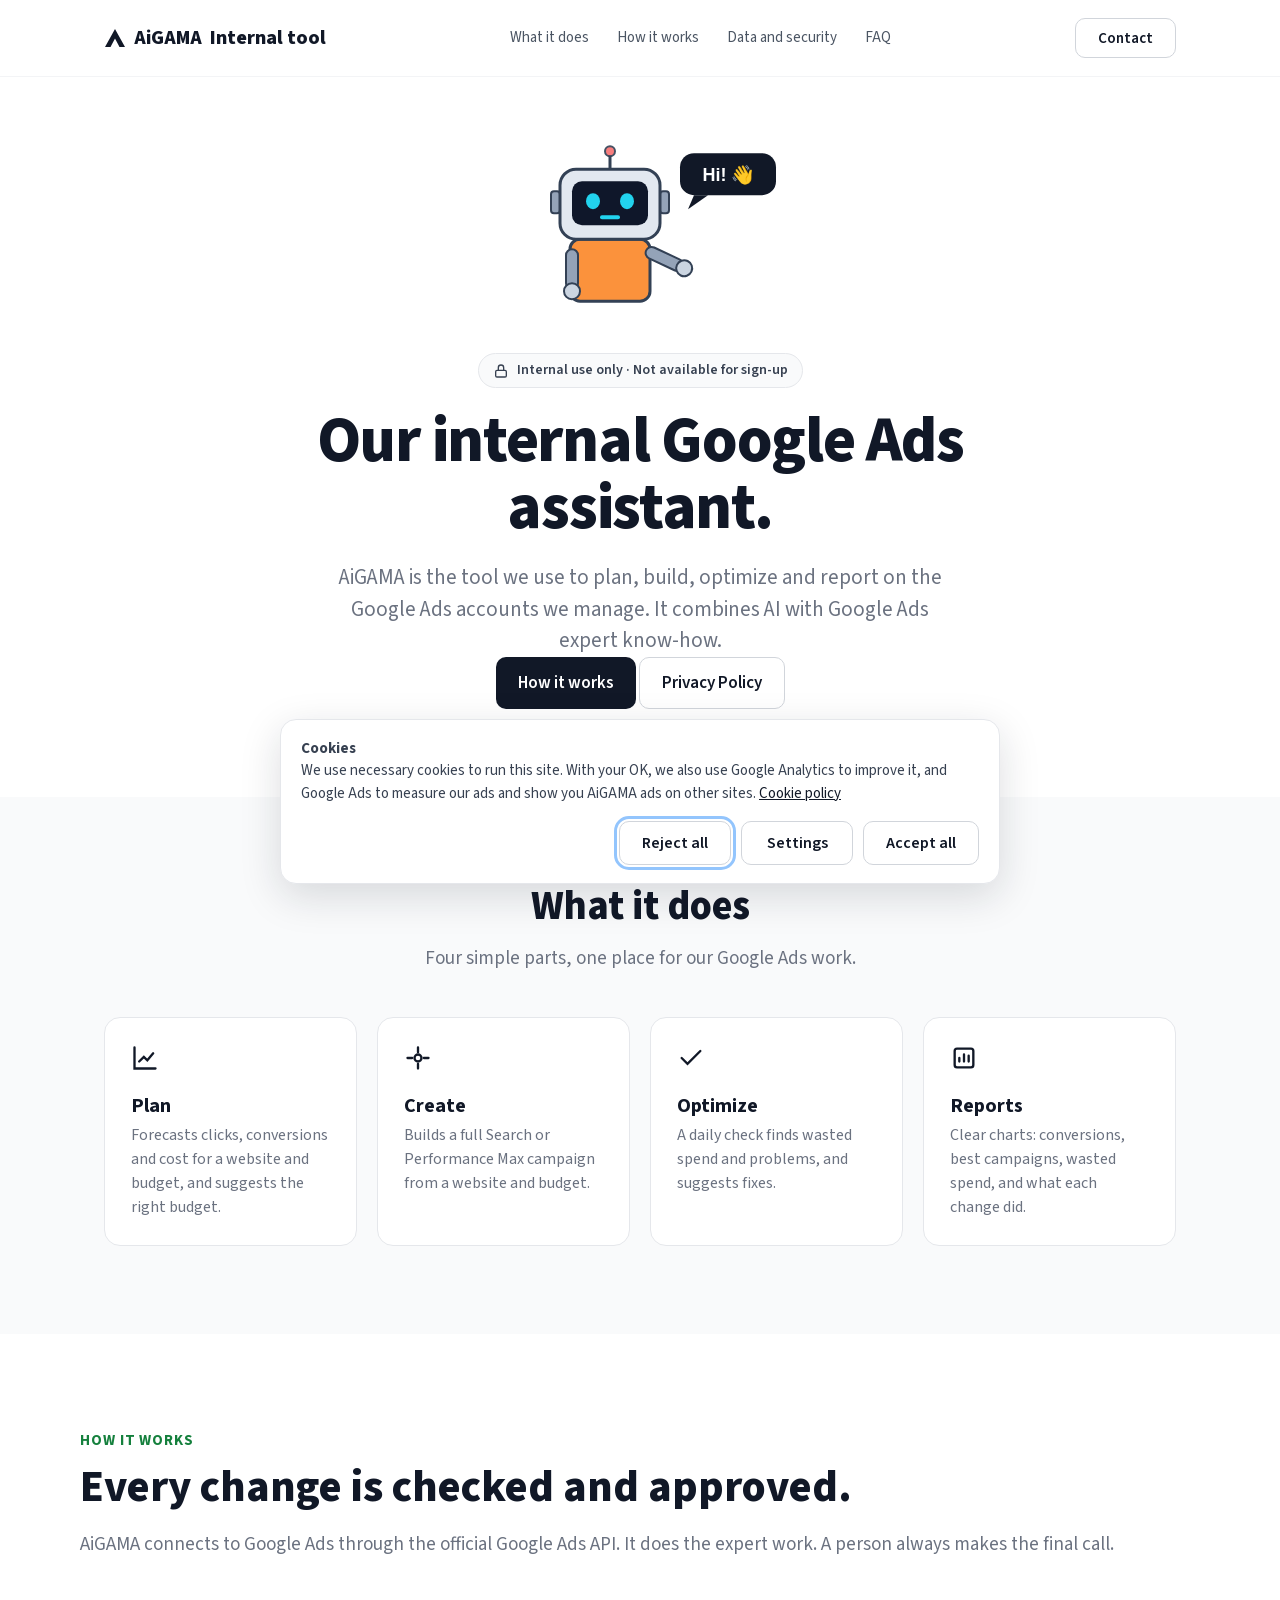
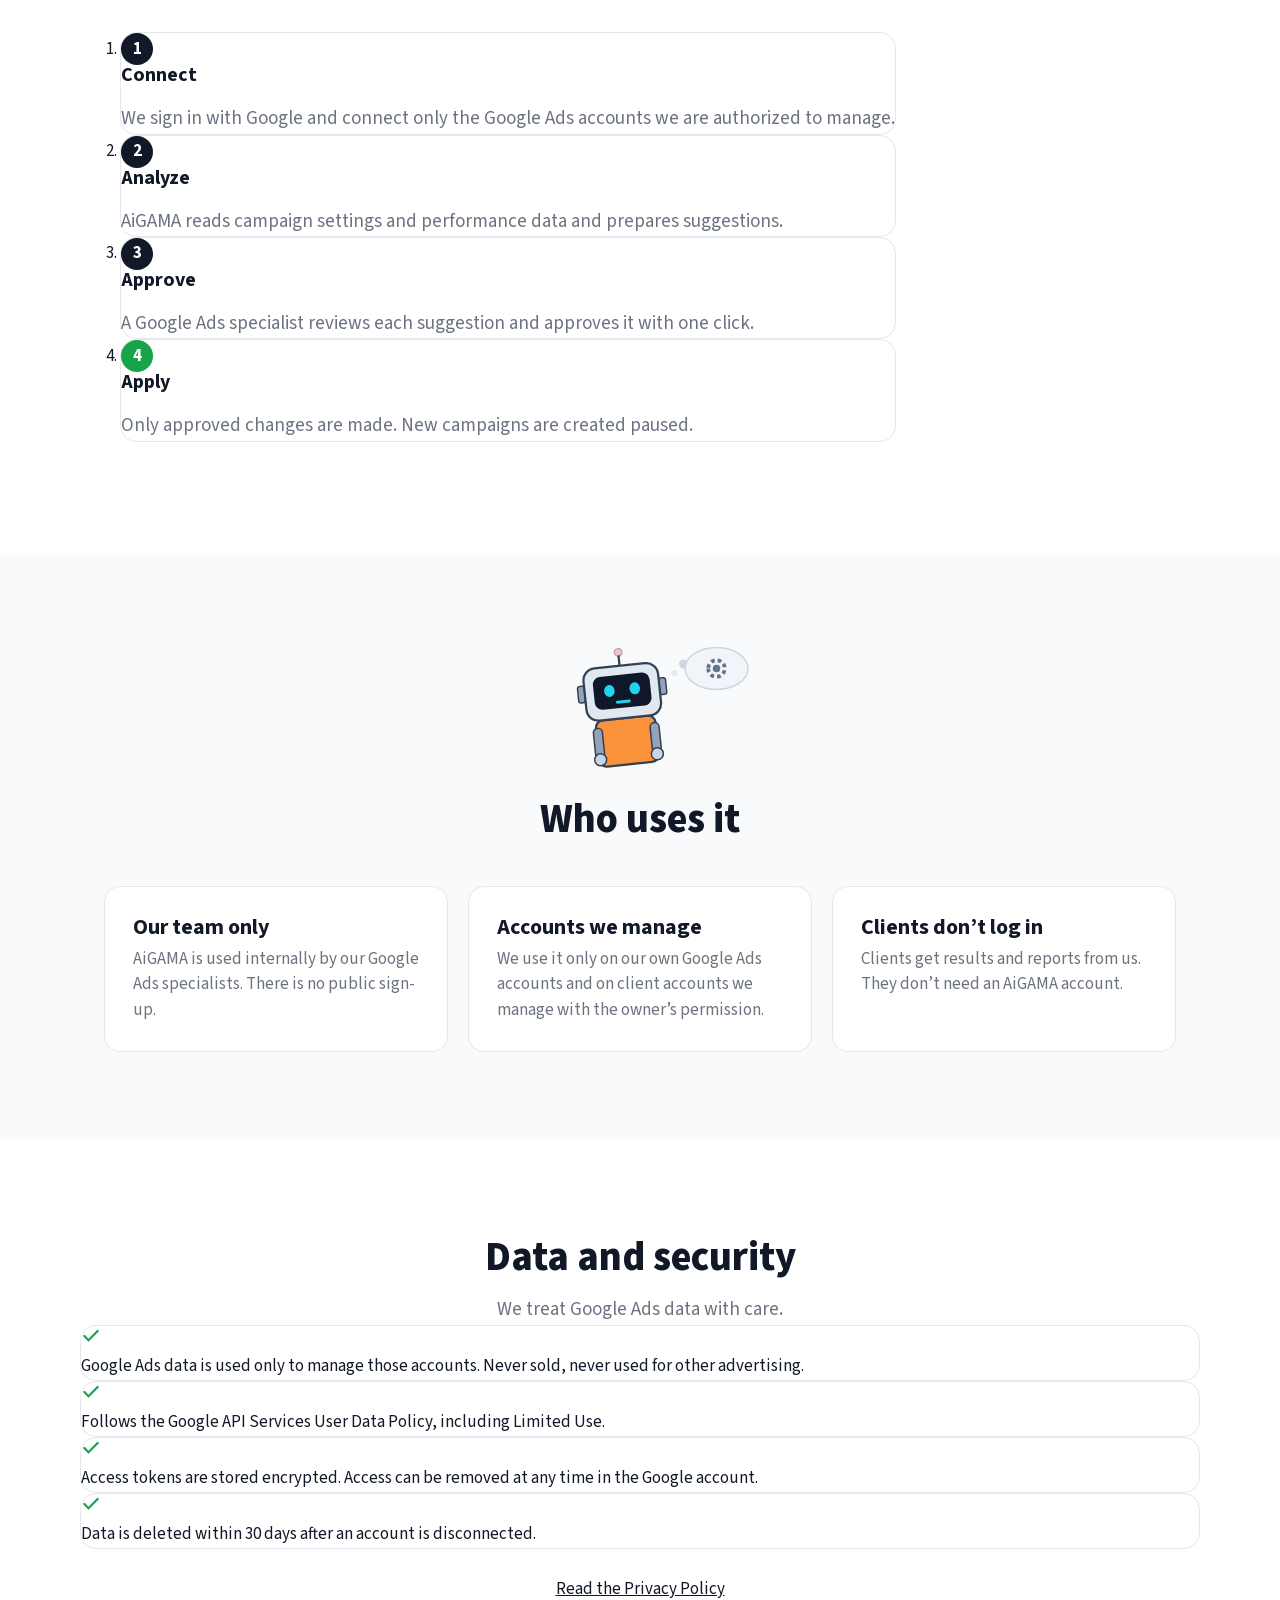
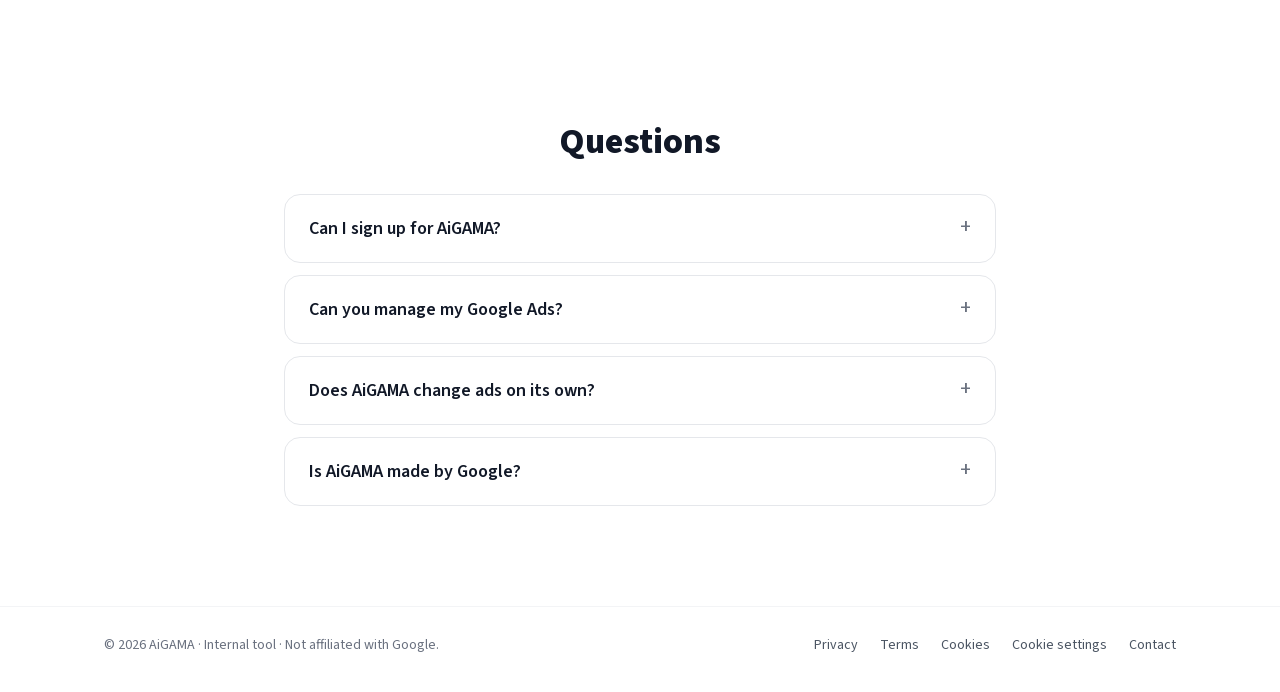
==== commit abf40f22: "Add files via upload" ====
--- a/index.html
+++ b/index.html
@@ -4,11 +4,11 @@
   <meta charset="utf-8">
   <meta name="viewport" content="width=device-width, initial-scale=1">
   <meta name="google-site-verification" content="aGVJF5UC2sdxecTn2peAi9qmZpqhLksQKVop2zjfUcA">
-  <title>AiGAMA – Google Ads, done for you</title>
-  <meta name="description" content="Enter your website. AiGAMA builds your Google Ads in minutes and keeps improving them every day, with AI power and Google Ads expert know-how.">
+  <title>AiGAMA – Internal Google Ads tool</title>
+  <meta name="description" content="AiGAMA is an internal tool we use to plan, build, optimize and report on the Google Ads accounts we manage. It is not available for public sign-up.">
   <link rel="canonical" href="https://aigama.app/">
-  <meta property="og:title" content="AiGAMA – Google Ads, done for you">
-  <meta property="og:description" content="Easy Google Ads that bring customers. AI power + expert know-how.">
+  <meta property="og:title" content="AiGAMA – Internal Google Ads tool">
+  <meta property="og:description" content="Our internal tool for planning, building, optimizing and reporting on the Google Ads accounts we manage.">
   <meta property="og:url" content="https://aigama.app/">
   <meta property="og:type" content="website">
   <link rel="icon" href="assets/logo.svg" type="image/svg+xml">
@@ -21,14 +21,15 @@
     <a href="/" class="logo" aria-label="AiGAMA home">
       <img src="assets/logo.svg" width="22" height="20" alt="">
       <span>AiGAMA</span>
+      <span class="tag">Internal tool</span>
     </a>
     <nav class="nav" aria-label="Main">
+      <a href="#what">What it does</a>
       <a href="#how">How it works</a>
-      <a href="#products">Local</a>
-      <a href="#products">Shop</a>
+      <a href="#data">Data and security</a>
       <a href="#faq">FAQ</a>
     </nav>
-    <button type="button" class="btn btn-dark" data-open-signup>Get started</button>
+    <a href="mailto:info@aigama.app" class="btn btn-light">Contact</a>
   </div>
 </header>
 
@@ -38,182 +39,131 @@
   <section class="hero wrap">
     <img class="hero-mascot" src="assets/robot-hello.svg" width="320" height="196" alt="">
     <div class="pill">
-      <svg width="16" height="16" viewBox="0 0 24 24" fill="none" stroke="#16A34A" stroke-width="2.2" stroke-linecap="round" aria-hidden="true"><path d="M12 3l2.5 5.5L20 11l-5.5 2.5L12 19l-2.5-5.5L4 11l5.5-2.5z"/></svg>
-      AI power + Google Ads expert know-how
+      <svg width="16" height="16" viewBox="0 0 24 24" fill="none" stroke="#374151" stroke-width="2" stroke-linecap="round" aria-hidden="true"><rect x="4" y="11" width="16" height="10" rx="2"/><path d="M8 11V7a4 4 0 0 1 8 0v4"/></svg>
+      Internal use only · Not available for sign-up
     </div>
-    <h1>Google Ads, done for you.</h1>
-    <p class="lead muted">Enter your website. AiGAMA builds your ads in minutes and keeps improving them every day, the way an expert would.</p>
-    <form class="site-form" id="hero-form">
-      <label for="hero-website" class="sr-only">Your website</label>
-      <input id="hero-website" type="text" inputmode="url" autocomplete="url" placeholder="yourbusiness.com">
-      <button type="submit" class="btn btn-dark btn-lg">Build my ads</button>
-    </form>
-    <p class="note muted">Free during early access · For local businesses and online shops</p>
+    <h1>Our internal Google Ads assistant.</h1>
+    <p class="lead muted">AiGAMA is the tool we use to plan, build, optimize and report on the Google Ads accounts we manage. It combines AI with Google Ads expert know-how.</p>
+    <div class="hero-actions">
+      <a href="#how" class="btn btn-dark btn-lg">How it works</a>
+      <a href="privacy.html" class="btn btn-light btn-lg">Privacy Policy</a>
+    </div>
   </section>
 
-  <!-- 3 STEPS -->
-  <section class="section-soft" id="how">
+  <!-- WHAT IT DOES -->
+  <section class="section-soft" id="what">
     <div class="wrap">
-      <h2 class="center">Three steps. That’s it.</h2>
-      <div class="grid grid-3">
-        <div class="card step">
-          <div class="step-num">1</div>
-          <h3>Enter your website</h3>
-          <p class="muted">Add your monthly budget. That’s all we need.</p>
+      <h2 class="center">What it does</h2>
+      <p class="section-intro muted center">Four simple parts, one place for our Google Ads work.</p>
+      <div class="grid grid-4">
+        <div class="card feature">
+          <svg width="28" height="28" viewBox="0 0 24 24" fill="none" stroke="#111827" stroke-width="2" stroke-linecap="round" aria-hidden="true"><path d="M3 3v18h18"/><path d="M7 15l4-4 3 3 5-6"/></svg>
+          <h3>Plan</h3>
+          <p class="muted">Forecasts clicks, conversions and cost for a website and budget, and suggests the right budget.</p>
         </div>
-        <div class="card step">
-          <div class="step-num">2</div>
-          <h3>Get a ready campaign</h3>
-          <p class="muted">Ads, keywords, area and hours, built from your site.</p>
+        <div class="card feature">
+          <svg width="28" height="28" viewBox="0 0 24 24" fill="none" stroke="#111827" stroke-width="2" stroke-linecap="round" aria-hidden="true"><path d="M12 3v4M12 17v4M3 12h4M17 12h4"/><circle cx="12" cy="12" r="3"/></svg>
+          <h3>Create</h3>
+          <p class="muted">Builds a full Search or Performance Max campaign from a website and budget.</p>
         </div>
-        <div class="card step">
-          <div class="step-num green">3</div>
-          <h3>Watch results grow</h3>
-          <p class="muted">AiGAMA optimizes every day so you get more for your budget.</p>
+        <div class="card feature">
+          <svg width="28" height="28" viewBox="0 0 24 24" fill="none" stroke="#111827" stroke-width="2" stroke-linecap="round" aria-hidden="true"><path d="M20 6L9 17l-5-5"/></svg>
+          <h3>Optimize</h3>
+          <p class="muted">A daily check finds wasted spend and problems, and suggests fixes.</p>
+        </div>
+        <div class="card feature">
+          <svg width="28" height="28" viewBox="0 0 24 24" fill="none" stroke="#111827" stroke-width="2" stroke-linecap="round" aria-hidden="true"><rect x="4" y="4" width="16" height="16" rx="2"/><path d="M8 15v-3M12 15V9M16 15v-5"/></svg>
+          <h3>Reports</h3>
+          <p class="muted">Clear charts: conversions, best campaigns, wasted spend, and what each change did.</p>
         </div>
       </div>
     </div>
   </section>
 
-  <!-- NOT JUST AI -->
-  <section class="section wrap center" style="padding-bottom: 24px">
-    <p class="kicker">Not just AI</p>
-    <h2 style="font-size: 44px; margin-top: 12px">AI power. Expert know-how.</h2>
-    <p class="section-intro muted">AiGAMA works like a Google Ads expert who never takes a day off.</p>
-    <div class="equation">
-      <div class="card" style="text-align: left">
-        <div class="icon-box">
-          <svg width="24" height="24" viewBox="0 0 24 24" fill="none" stroke="#111827" stroke-width="2" stroke-linecap="round" aria-hidden="true"><rect x="5" y="7" width="14" height="11" rx="3"/><path d="M12 7V4"/><circle cx="9.5" cy="12.5" r="1"/><circle cx="14.5" cy="12.5" r="1"/></svg>
-        </div>
-        <h3>AI power</h3>
-        <p class="muted">Fast. Works every day.</p>
+  <!-- HOW IT WORKS -->
+  <section class="section wrap" id="how">
+    <div class="split">
+      <div>
+        <p class="kicker">How it works</p>
+        <h2>Every change is checked and approved.</h2>
+        <p class="muted">AiGAMA connects to Google Ads through the official Google Ads API. It does the expert work. A person always makes the final call.</p>
       </div>
-      <div class="op" aria-hidden="true">+</div>
-      <div class="card" style="text-align: left">
-        <div class="icon-box">
-          <svg width="24" height="24" viewBox="0 0 24 24" fill="none" stroke="#111827" stroke-width="2" stroke-linecap="round" aria-hidden="true"><circle cx="12" cy="8" r="4"/><path d="M4 21c0-4.4 3.6-7 8-7s8 2.6 8 7"/></svg>
-        </div>
-        <h3>Expert know-how</h3>
-        <p class="muted">What really works, from Google Ads experts.</p>
-      </div>
-      <div class="op" aria-hidden="true">=</div>
-      <div class="card card-green" style="text-align: left">
-        <div class="icon-box">
-          <svg width="24" height="24" viewBox="0 0 24 24" fill="none" stroke="#15803D" stroke-width="2.2" stroke-linecap="round" aria-hidden="true"><path d="M3 17l6-6 4 4 8-8"/><path d="M15 7h6v6"/></svg>
-        </div>
-        <h3>Better results</h3>
-        <p>More customers for your money.</p>
-      </div>
-    </div>
-    <div class="checks">
-      <span><svg width="18" height="18" viewBox="0 0 24 24" fill="none" stroke="#16A34A" stroke-width="2.6" stroke-linecap="round" aria-hidden="true"><path d="M20 6L9 17l-5-5"/></svg>No money on useless clicks</span>
-      <span><svg width="18" height="18" viewBox="0 0 24 24" fill="none" stroke="#16A34A" stroke-width="2.6" stroke-linecap="round" aria-hidden="true"><path d="M20 6L9 17l-5-5"/></svg>Right place, right time</span>
-      <span><svg width="18" height="18" viewBox="0 0 24 24" fill="none" stroke="#16A34A" stroke-width="2.6" stroke-linecap="round" aria-hidden="true"><path d="M20 6L9 17l-5-5"/></svg>Ads people click</span>
+      <ol class="flow">
+        <li class="card">
+          <span class="step-num">1</span>
+          <div><h3>Connect</h3><p class="muted">We sign in with Google and connect only the Google Ads accounts we are authorized to manage.</p></div>
+        </li>
+        <li class="card">
+          <span class="step-num">2</span>
+          <div><h3>Analyze</h3><p class="muted">AiGAMA reads campaign settings and performance data and prepares suggestions.</p></div>
+        </li>
+        <li class="card">
+          <span class="step-num">3</span>
+          <div><h3>Approve</h3><p class="muted">A Google Ads specialist reviews each suggestion and approves it with one click.</p></div>
+        </li>
+        <li class="card">
+          <span class="step-num green">4</span>
+          <div><h3>Apply</h3><p class="muted">Only approved changes are made. New campaigns are created paused.</p></div>
+        </li>
+      </ol>
     </div>
   </section>
 
-  <!-- RESULTS -->
-  <section class="section wrap">
-    <div class="split">
-      <div>
-        <p class="kicker">Results</p>
-        <h2>More customers. Less wasted spend.</h2>
-        <p class="muted">See what your ads bring, in plain words. Conversions, cost per customer and what every change did.</p>
-      </div>
-      <div class="card chart-card">
-        <div class="chart-head">
-          <span style="font-weight: 700">Conversions</span>
-          <span class="muted small">Example account</span>
+  <!-- WHO USES IT -->
+  <section class="section-soft">
+    <div class="wrap">
+      <img src="assets/robot-think.svg" width="240" height="147" alt="" style="display: block; margin: 0 auto 8px">
+      <h2 class="center">Who uses it</h2>
+      <div class="grid grid-3">
+        <div class="card step">
+          <h3 style="margin-top: 0">Our team only</h3>
+          <p class="muted">AiGAMA is used internally by our Google Ads specialists. There is no public sign-up.</p>
         </div>
-        <div class="bars" role="img" aria-label="Example chart: conversions growing week by week">
-          <div style="height: 30%; background: #E5E7EB"></div>
-          <div style="height: 38%; background: #E5E7EB"></div>
-          <div style="height: 45%; background: #D1D5DB"></div>
-          <div style="height: 52%; background: #D1D5DB"></div>
-          <div style="height: 66%; background: #4ADE80"></div>
-          <div style="height: 78%; background: #22C55E"></div>
-          <div style="height: 95%; background: #16A34A"></div>
+        <div class="card step">
+          <h3 style="margin-top: 0">Accounts we manage</h3>
+          <p class="muted">We use it only on our own Google Ads accounts and on client accounts we manage with the owner’s permission.</p>
         </div>
-        <div class="stats">
-          <div style="background: #F0FDF4"><div class="label muted">Cost per customer</div><div class="value" style="color: #15803D">Going down</div></div>
-          <div style="background: #F9FAFB"><div class="label muted">Wasted spend found</div><div class="value">Fixed in 1 click</div></div>
+        <div class="card step">
+          <h3 style="margin-top: 0">Clients don’t log in</h3>
+          <p class="muted">Clients get results and reports from us. They don’t need an AiGAMA account.</p>
         </div>
       </div>
     </div>
   </section>
 
-  <!-- FEATURES -->
-  <section class="section-soft">
-    <div class="wrap">
-      <img src="assets/robot-think.svg" width="240" height="147" alt="" style="display: block; margin: 0 auto 8px">
-      <h2 class="center">Gets better every day</h2>
-      <p class="section-intro muted center">The expert work happens in the background. You just see the results.</p>
-      <div class="grid grid-4">
-        <div class="card feature">
-          <svg width="28" height="28" viewBox="0 0 24 24" fill="none" stroke="#111827" stroke-width="2" stroke-linecap="round" aria-hidden="true"><path d="M3 3v18h18"/><path d="M7 15l4-4 3 3 5-6"/></svg>
-          <h3>Plan</h3>
-          <p class="muted">See what your budget can bring before you start.</p>
-        </div>
-        <div class="card feature">
-          <svg width="28" height="28" viewBox="0 0 24 24" fill="none" stroke="#111827" stroke-width="2" stroke-linecap="round" aria-hidden="true"><path d="M12 3v4M12 17v4M3 12h4M17 12h4"/><circle cx="12" cy="12" r="3"/></svg>
-          <h3>Create</h3>
-          <p class="muted">A full campaign from your website, ready in minutes.</p>
-        </div>
-        <div class="card feature">
-          <svg width="28" height="28" viewBox="0 0 24 24" fill="none" stroke="#111827" stroke-width="2" stroke-linecap="round" aria-hidden="true"><path d="M20 6L9 17l-5-5"/></svg>
-          <h3>Optimize</h3>
-          <p class="muted">A daily check finds waste and problems. Fix with one click.</p>
-        </div>
-        <div class="card feature">
-          <svg width="28" height="28" viewBox="0 0 24 24" fill="none" stroke="#111827" stroke-width="2" stroke-linecap="round" aria-hidden="true"><rect x="4" y="4" width="16" height="16" rx="2"/><path d="M8 15v-3M12 15V9M16 15v-5"/></svg>
-          <h3>Reports</h3>
-          <p class="muted">Clear charts and a daily email. Ask anything in chat.</p>
-        </div>
+  <!-- DATA AND SECURITY -->
+  <section class="section wrap" id="data">
+    <h2 class="center">Data and security</h2>
+    <p class="section-intro muted center">We treat Google Ads data with care.</p>
+    <div class="checklist">
+      <div class="card">
+        <svg width="20" height="20" viewBox="0 0 24 24" fill="none" stroke="#16A34A" stroke-width="2.6" stroke-linecap="round" aria-hidden="true"><path d="M20 6L9 17l-5-5"/></svg>
+        <p>Google Ads data is used only to manage those accounts. Never sold, never used for other advertising.</p>
+      </div>
+      <div class="card">
+        <svg width="20" height="20" viewBox="0 0 24 24" fill="none" stroke="#16A34A" stroke-width="2.6" stroke-linecap="round" aria-hidden="true"><path d="M20 6L9 17l-5-5"/></svg>
+        <p>Follows the Google API Services User Data Policy, including Limited Use.</p>
+      </div>
+      <div class="card">
+        <svg width="20" height="20" viewBox="0 0 24 24" fill="none" stroke="#16A34A" stroke-width="2.6" stroke-linecap="round" aria-hidden="true"><path d="M20 6L9 17l-5-5"/></svg>
+        <p>Access tokens are stored encrypted. Access can be removed at any time in the Google account.</p>
+      </div>
+      <div class="card">
+        <svg width="20" height="20" viewBox="0 0 24 24" fill="none" stroke="#16A34A" stroke-width="2.6" stroke-linecap="round" aria-hidden="true"><path d="M20 6L9 17l-5-5"/></svg>
+        <p>Data is deleted within 30 days after an account is disconnected.</p>
       </div>
     </div>
-  </section>
-
-  <!-- PRODUCTS -->
-  <section class="section wrap" id="products" style="padding-bottom: 72px">
-    <h2 class="center">Made for your business</h2>
-    <div class="grid grid-2">
-      <div class="card product">
-        <div class="product-name">AiGAMA <span>Loc</span></div>
-        <p class="muted">For local businesses. Plumbers, clinics, salons, repair services. More calls and visits from people nearby.</p>
-        <button type="button" class="btn btn-light" data-open-signup data-product="loc">Get early access</button>
-      </div>
-      <div class="card product">
-        <div style="display: flex; align-items: center; gap: 10px; flex-wrap: wrap">
-          <div class="product-name">AiGAMA <span>Shop</span></div>
-          <span class="badge">Coming soon</span>
-        </div>
-        <p class="muted">For online stores. Shopping campaigns that sell your best products.</p>
-        <button type="button" class="btn btn-light" data-open-signup data-product="shop">Join the waitlist</button>
-      </div>
-    </div>
-    <p class="muted center" style="margin-top: 40px">You’re always in control.</p>
+    <p class="center" style="margin-top: 28px"><a href="privacy.html">Read the Privacy Policy</a></p>
   </section>
 
   <!-- FAQ -->
   <section class="faq" id="faq" style="padding: 24px 0 88px">
     <div class="wrap narrow">
       <h2 class="center" style="font-size: 36px; font-weight: 800; margin-bottom: 32px">Questions</h2>
-      <details class="card"><summary>Do I need to know Google Ads?</summary><p class="muted">No. AiGAMA does the expert work. You just enter your website and budget.</p></details>
-      <details class="card"><summary>Is this just AI?</summary><p class="muted">No. The AI follows rules and checks from Google Ads experts, based on what works in real accounts. It’s built to bring you customers, not to make you spend more.</p></details>
-      <details class="card"><summary>How fast can I start?</summary><p class="muted">Your campaign is ready in minutes. Switch it on when you like it.</p></details>
-      <details class="card"><summary>Will it change my ads without asking?</summary><p class="muted">No. Every change waits for your one-click OK.</p></details>
-      <details class="card"><summary>How much does it cost?</summary><p class="muted">Free during early access.</p></details>
-    </div>
-  </section>
-
-  <!-- CTA -->
-  <section class="wrap" style="padding-bottom: 88px">
-    <div class="cta">
-      <div style="flex: 1 1 400px">
-        <h2>Start your ads today.</h2>
-        <p>Free during early access.</p>
-      </div>
-      <button type="button" class="btn btn-white btn-lg" data-open-signup>Get started free</button>
+      <details class="card"><summary>Can I sign up for AiGAMA?</summary><p class="muted">No. AiGAMA is an internal tool and is not offered to the public.</p></details>
+      <details class="card"><summary>Can you manage my Google Ads?</summary><p class="muted">Write to us at <a href="mailto:info@aigama.app">info@aigama.app</a> and tell us about your business.</p></details>
+      <details class="card"><summary>Does AiGAMA change ads on its own?</summary><p class="muted">No. A specialist approves every change, and new campaigns are created paused.</p></details>
+      <details class="card"><summary>Is AiGAMA made by Google?</summary><p class="muted">No. AiGAMA uses the official Google Ads API but is not affiliated with or endorsed by Google.</p></details>
     </div>
   </section>
 
@@ -221,7 +171,7 @@
 
 <footer class="site-footer">
   <div class="wrap">
-    <span class="muted">© 2026 AiGAMA · Not affiliated with Google.</span>
+    <span class="muted">© 2026 AiGAMA · Internal tool · Not affiliated with Google.</span>
     <nav aria-label="Footer">
       <a href="privacy.html">Privacy</a>
       <a href="terms.html">Terms</a>
@@ -232,42 +182,6 @@
   </div>
 </footer>
 
-<!-- EARLY ACCESS POPUP -->
-<dialog class="modal" id="signup" aria-labelledby="signup-title">
-  <div class="modal-body">
-    <button type="button" class="modal-close" data-close-signup aria-label="Close">×</button>
-
-    <div id="signup-step">
-      <img src="assets/robot-hello.svg" width="220" height="135" alt="">
-      <h2 id="signup-title">Get early access</h2>
-      <p class="muted">We’re opening AiGAMA step by step. Leave your email and we’ll let you know.</p>
-      <!-- Replace YOUR_FORM_ID with your Formspree form ID (see README.md) -->
-      <form id="signup-form" action="https://formspree.io/f/YOUR_FORM_ID" method="POST">
-        <label for="signup-website">Your website</label>
-        <input id="signup-website" name="website" type="text" inputmode="url" placeholder="yourbusiness.com">
-        <label for="signup-email">Your email</label>
-        <input id="signup-email" name="email" type="email" autocomplete="email" required placeholder="you@yourbusiness.com">
-        <input type="hidden" name="product" id="signup-product" value="">
-        <input type="text" name="_gotcha" tabindex="-1" autocomplete="off" aria-hidden="true" style="display: none">
-        <label class="consent-check" for="signup-consent">
-          <input id="signup-consent" name="consent" type="checkbox" value="yes" required>
-          <span>I agree that AiGAMA may email me about early access. I can unsubscribe at any time. See the <a href="privacy.html">Privacy Policy</a>.</span>
-        </label>
-        <button type="submit" class="btn btn-dark">Get early access</button>
-        <p class="form-error" id="signup-error" role="alert" hidden></p>
-      </form>
-    </div>
-
-    <div id="signup-done" hidden>
-      <img src="assets/robot-done.svg" width="220" height="135" alt="">
-      <h2>You’re on the list!</h2>
-      <p class="muted">We’ll email you as soon as your spot is ready.</p>
-      <button type="button" class="btn btn-dark" style="margin-top: 20px; width: 100%" data-close-signup>Done</button>
-    </div>
-  </div>
-</dialog>
-
-<script src="assets/main.js"></script>
 <script src="assets/consent.js"></script>
 </body>
 </html>
--- a/assets/style.css
+++ b/assets/style.css
@@ -199,8 +199,14 @@
 .consent-inner { pointer-events: auto; max-width: 720px; width: 100%; background: #FFFFFF; border: 1px solid var(--line); border-radius: 16px; box-shadow: 0 12px 40px rgba(17, 24, 39, 0.15); padding: 18px 20px; display: flex; flex-wrap: wrap; align-items: center; gap: 16px; }
 .consent-text { flex: 1 1 360px; font-size: 15px; color: var(--ink-2); }
 .consent-text a { color: var(--ink); }
-.consent-actions { display: flex; gap: 10px; flex: 0 0 auto; }
-.consent-actions .btn { min-width: 104px; min-height: 44px; }
+.consent-actions { display: flex; flex-wrap: wrap; gap: 10px; flex: 1 1 100%; justify-content: flex-end; }
+.consent-actions .btn { min-width: 112px; min-height: 44px; }
+.consent-actions .btn[hidden] { display: none; }
+.consent-details { flex: 1 1 100%; display: grid; gap: 10px; }
+.consent-details[hidden] { display: none; }
+.consent-row { display: flex; gap: 12px; align-items: flex-start; padding: 12px 14px; border: 1px solid var(--line); border-radius: 12px; font-size: 14px; color: var(--ink-2); line-height: 1.45; cursor: pointer; }
+.consent-row input { width: 18px; height: 18px; margin: 2px 0 0; flex: 0 0 18px; accent-color: var(--ink); }
+.consent-row strong { color: var(--ink); }
 .consent-check { display: flex; gap: 10px; align-items: flex-start; font-size: 14px; font-weight: 400 !important; color: var(--ink-2); line-height: 1.45; }
 .consent-check input { width: 18px; height: 18px; min-height: 0 !important; margin: 2px 0 0; padding: 0; flex: 0 0 18px; accent-color: var(--ink); }
 
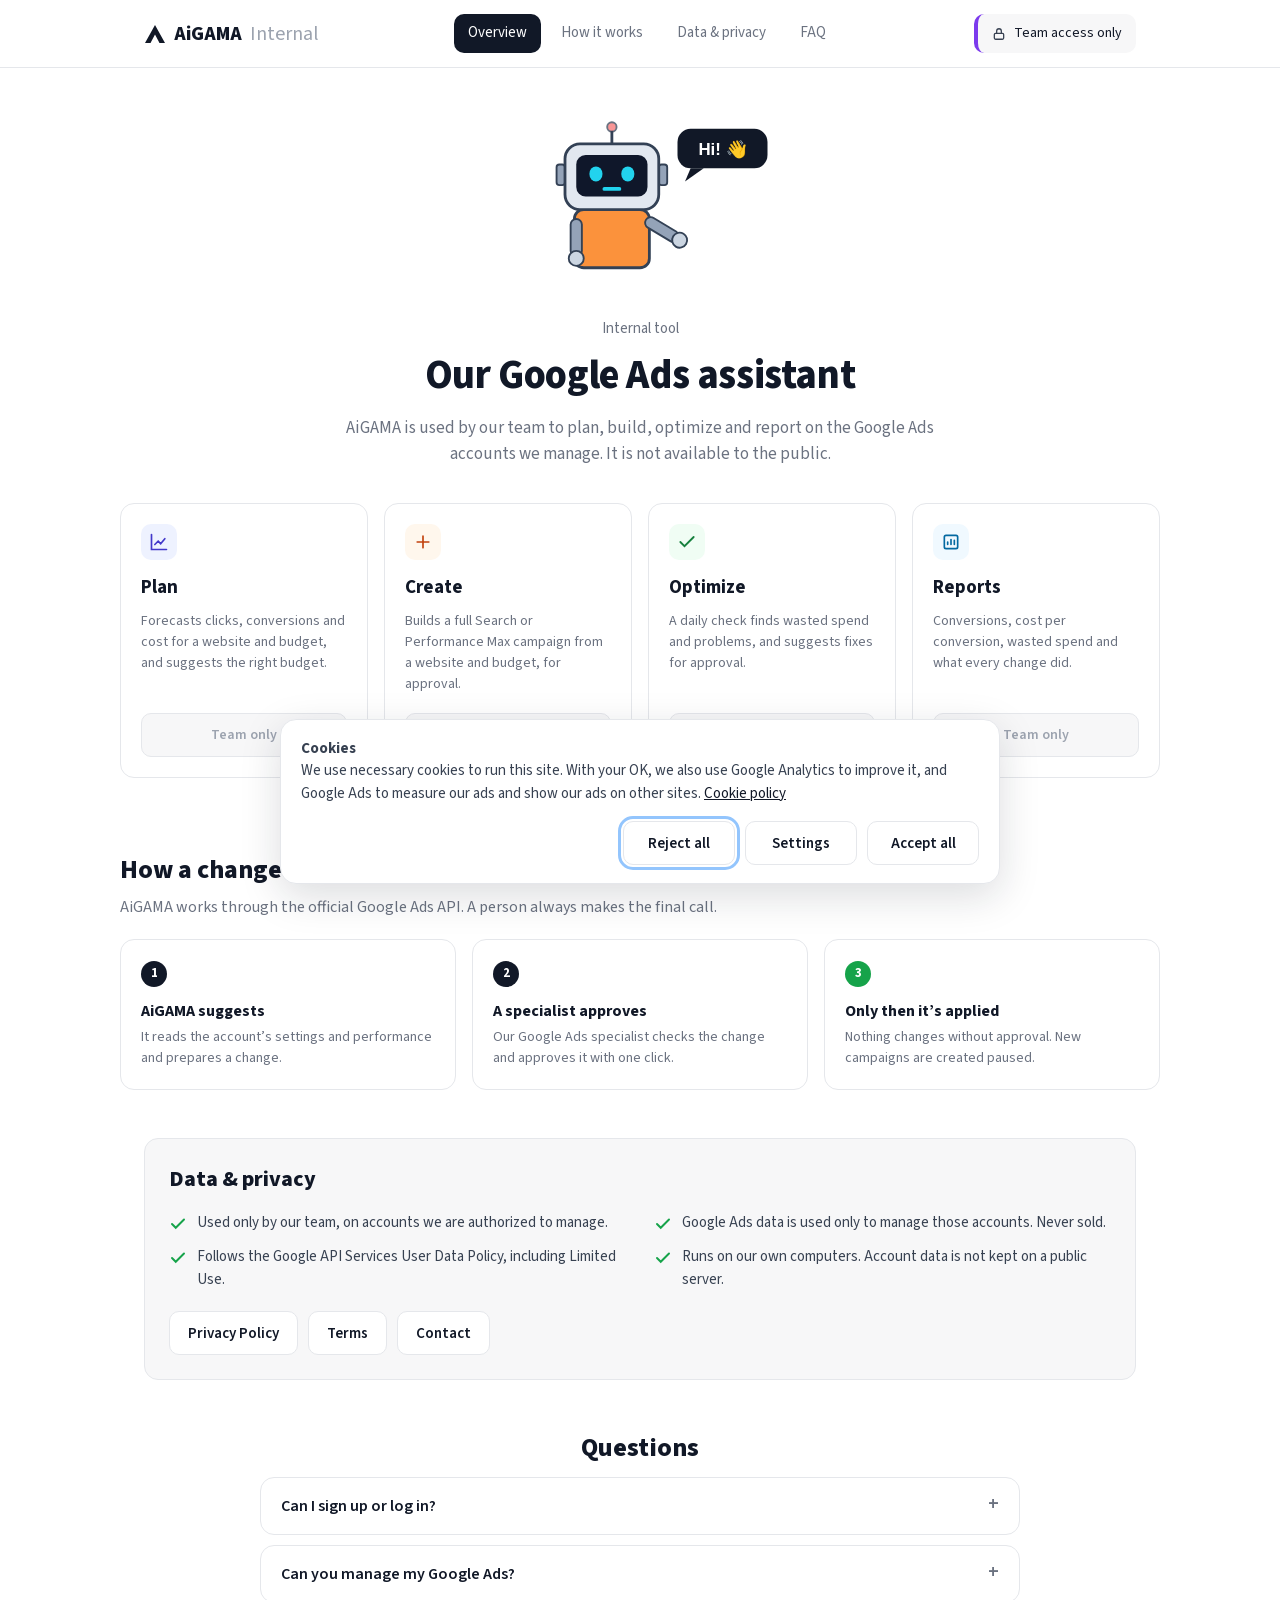
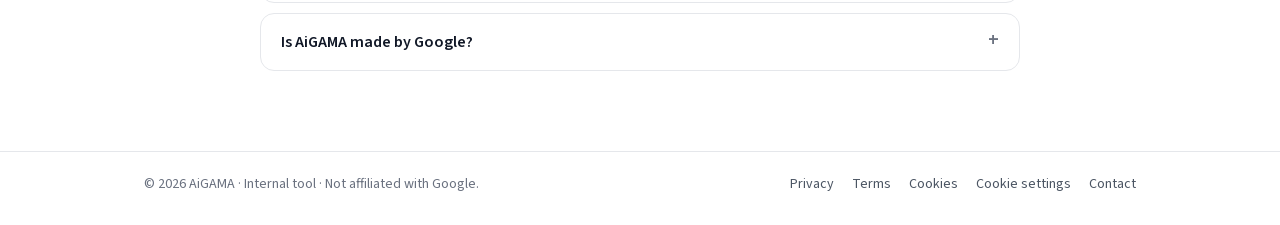
==== commit 1e0c4dc8: "Add files via upload" ====
--- a/index.html
+++ b/index.html
@@ -5,171 +5,125 @@
   <meta name="viewport" content="width=device-width, initial-scale=1">
   <meta name="google-site-verification" content="aGVJF5UC2sdxecTn2peAi9qmZpqhLksQKVop2zjfUcA">
   <title>AiGAMA – Internal Google Ads tool</title>
-  <meta name="description" content="AiGAMA is an internal tool we use to plan, build, optimize and report on the Google Ads accounts we manage. It is not available for public sign-up.">
+  <meta name="description" content="AiGAMA is our internal tool for planning, building, optimizing and reporting on the Google Ads accounts we manage. Team access only.">
   <link rel="canonical" href="https://aigama.app/">
-  <meta property="og:title" content="AiGAMA – Internal Google Ads tool">
-  <meta property="og:description" content="Our internal tool for planning, building, optimizing and reporting on the Google Ads accounts we manage.">
-  <meta property="og:url" content="https://aigama.app/">
-  <meta property="og:type" content="website">
-  <link rel="icon" href="assets/logo.svg" type="image/svg+xml">
-  <link rel="stylesheet" href="assets/style.css">
+  <link rel="icon" href="logo.svg" type="image/svg+xml">
+  <link rel="stylesheet" href="style.css">
 </head>
 <body>
 
-<header class="site-header">
+<header class="topbar">
   <div class="wrap">
     <a href="/" class="logo" aria-label="AiGAMA home">
-      <img src="assets/logo.svg" width="22" height="20" alt="">
-      <span>AiGAMA</span>
-      <span class="tag">Internal tool</span>
+      <img src="logo.svg" width="22" height="20" alt="">
+      <b>AiGAMA</b><span>Internal</span>
     </a>
-    <nav class="nav" aria-label="Main">
-      <a href="#what">What it does</a>
+    <nav class="tabs" aria-label="Main">
+      <a href="#top" class="active">Overview</a>
       <a href="#how">How it works</a>
-      <a href="#data">Data and security</a>
+      <a href="#data">Data &amp; privacy</a>
       <a href="#faq">FAQ</a>
     </nav>
-    <a href="mailto:info@aigama.app" class="btn btn-light">Contact</a>
+    <span class="access-chip">
+      <svg width="14" height="14" viewBox="0 0 24 24" fill="none" stroke="#374151" stroke-width="2.2" stroke-linecap="round" aria-hidden="true"><rect x="4" y="11" width="16" height="10" rx="2"/><path d="M8 11V7a4 4 0 0 1 8 0v4"/></svg>
+      Team access only
+    </span>
   </div>
 </header>
 
-<main>
+<main id="top">
 
-  <!-- HERO -->
-  <section class="hero wrap">
-    <img class="hero-mascot" src="assets/robot-hello.svg" width="320" height="196" alt="">
-    <div class="pill">
-      <svg width="16" height="16" viewBox="0 0 24 24" fill="none" stroke="#374151" stroke-width="2" stroke-linecap="round" aria-hidden="true"><rect x="4" y="11" width="16" height="10" rx="2"/><path d="M8 11V7a4 4 0 0 1 8 0v4"/></svg>
-      Internal use only · Not available for sign-up
-    </div>
-    <h1>Our internal Google Ads assistant.</h1>
-    <p class="lead muted">AiGAMA is the tool we use to plan, build, optimize and report on the Google Ads accounts we manage. It combines AI with Google Ads expert know-how.</p>
-    <div class="hero-actions">
-      <a href="#how" class="btn btn-dark btn-lg">How it works</a>
-      <a href="privacy.html" class="btn btn-light btn-lg">Privacy Policy</a>
-    </div>
-  </section>
+  <section class="home wrap">
+    <img src="robot-hello.svg" width="300" height="184" alt="">
+    <p class="greeting muted">Internal tool</p>
+    <h1>Our Google Ads assistant</h1>
+    <p class="sub muted">AiGAMA is used by our team to plan, build, optimize and report on the Google Ads accounts we manage. It is not available to the public.</p>
 
-  <!-- WHAT IT DOES -->
-  <section class="section-soft" id="what">
-    <div class="wrap">
-      <h2 class="center">What it does</h2>
-      <p class="section-intro muted center">Four simple parts, one place for our Google Ads work.</p>
-      <div class="grid grid-4">
-        <div class="card feature">
-          <svg width="28" height="28" viewBox="0 0 24 24" fill="none" stroke="#111827" stroke-width="2" stroke-linecap="round" aria-hidden="true"><path d="M3 3v18h18"/><path d="M7 15l4-4 3 3 5-6"/></svg>
-          <h3>Plan</h3>
-          <p class="muted">Forecasts clicks, conversions and cost for a website and budget, and suggests the right budget.</p>
+    <div class="cards">
+      <div class="card tool">
+        <div class="icon" style="background: #EEF2FF">
+          <svg width="20" height="20" viewBox="0 0 24 24" fill="none" stroke="#4338CA" stroke-width="2" stroke-linecap="round" aria-hidden="true"><path d="M3 3v18h18"/><path d="M7 15l4-4 3 3 5-6"/></svg>
         </div>
-        <div class="card feature">
-          <svg width="28" height="28" viewBox="0 0 24 24" fill="none" stroke="#111827" stroke-width="2" stroke-linecap="round" aria-hidden="true"><path d="M12 3v4M12 17v4M3 12h4M17 12h4"/><circle cx="12" cy="12" r="3"/></svg>
-          <h3>Create</h3>
-          <p class="muted">Builds a full Search or Performance Max campaign from a website and budget.</p>
+        <h3>Plan</h3>
+        <p class="muted">Forecasts clicks, conversions and cost for a website and budget, and suggests the right budget.</p>
+        <span class="btn btn-locked" aria-disabled="true">Team only</span>
+      </div>
+      <div class="card tool">
+        <div class="icon" style="background: #FFF7ED">
+          <svg width="20" height="20" viewBox="0 0 24 24" fill="none" stroke="#C2410C" stroke-width="2" stroke-linecap="round" aria-hidden="true"><path d="M12 5v14M5 12h14"/></svg>
         </div>
-        <div class="card feature">
-          <svg width="28" height="28" viewBox="0 0 24 24" fill="none" stroke="#111827" stroke-width="2" stroke-linecap="round" aria-hidden="true"><path d="M20 6L9 17l-5-5"/></svg>
-          <h3>Optimize</h3>
-          <p class="muted">A daily check finds wasted spend and problems, and suggests fixes.</p>
+        <h3>Create</h3>
+        <p class="muted">Builds a full Search or Performance Max campaign from a website and budget, for approval.</p>
+        <span class="btn btn-locked" aria-disabled="true">Team only</span>
+      </div>
+      <div class="card tool">
+        <div class="icon" style="background: #F0FDF4">
+          <svg width="20" height="20" viewBox="0 0 24 24" fill="none" stroke="#15803D" stroke-width="2.2" stroke-linecap="round" aria-hidden="true"><path d="M20 6L9 17l-5-5"/></svg>
         </div>
-        <div class="card feature">
-          <svg width="28" height="28" viewBox="0 0 24 24" fill="none" stroke="#111827" stroke-width="2" stroke-linecap="round" aria-hidden="true"><rect x="4" y="4" width="16" height="16" rx="2"/><path d="M8 15v-3M12 15V9M16 15v-5"/></svg>
-          <h3>Reports</h3>
-          <p class="muted">Clear charts: conversions, best campaigns, wasted spend, and what each change did.</p>
+        <h3>Optimize</h3>
+        <p class="muted">A daily check finds wasted spend and problems, and suggests fixes for approval.</p>
+        <span class="btn btn-locked" aria-disabled="true">Team only</span>
+      </div>
+      <div class="card tool">
+        <div class="icon" style="background: #F0F9FF">
+          <svg width="20" height="20" viewBox="0 0 24 24" fill="none" stroke="#0369A1" stroke-width="2" stroke-linecap="round" aria-hidden="true"><rect x="4" y="4" width="16" height="16" rx="2"/><path d="M8 15v-3M12 15V9M16 15v-5"/></svg>
         </div>
+        <h3>Reports</h3>
+        <p class="muted">Conversions, cost per conversion, wasted spend and what every change did.</p>
+        <span class="btn btn-locked" aria-disabled="true">Team only</span>
       </div>
     </div>
   </section>
 
-  <!-- HOW IT WORKS -->
   <section class="section wrap" id="how">
-    <div class="split">
-      <div>
-        <p class="kicker">How it works</p>
-        <h2>Every change is checked and approved.</h2>
-        <p class="muted">AiGAMA connects to Google Ads through the official Google Ads API. It does the expert work. A person always makes the final call.</p>
+    <h2>How a change is made</h2>
+    <p class="intro muted">AiGAMA works through the official Google Ads API. A person always makes the final call.</p>
+    <div class="steps">
+      <div class="card">
+        <span class="num">1</span>
+        <h3>AiGAMA suggests</h3>
+        <p class="muted">It reads the account’s settings and performance and prepares a change.</p>
       </div>
-      <ol class="flow">
-        <li class="card">
-          <span class="step-num">1</span>
-          <div><h3>Connect</h3><p class="muted">We sign in with Google and connect only the Google Ads accounts we are authorized to manage.</p></div>
-        </li>
-        <li class="card">
-          <span class="step-num">2</span>
-          <div><h3>Analyze</h3><p class="muted">AiGAMA reads campaign settings and performance data and prepares suggestions.</p></div>
-        </li>
-        <li class="card">
-          <span class="step-num">3</span>
-          <div><h3>Approve</h3><p class="muted">A Google Ads specialist reviews each suggestion and approves it with one click.</p></div>
-        </li>
-        <li class="card">
-          <span class="step-num green">4</span>
-          <div><h3>Apply</h3><p class="muted">Only approved changes are made. New campaigns are created paused.</p></div>
-        </li>
-      </ol>
-    </div>
-  </section>
-
-  <!-- WHO USES IT -->
-  <section class="section-soft">
-    <div class="wrap">
-      <img src="assets/robot-think.svg" width="240" height="147" alt="" style="display: block; margin: 0 auto 8px">
-      <h2 class="center">Who uses it</h2>
-      <div class="grid grid-3">
-        <div class="card step">
-          <h3 style="margin-top: 0">Our team only</h3>
-          <p class="muted">AiGAMA is used internally by our Google Ads specialists. There is no public sign-up.</p>
-        </div>
-        <div class="card step">
-          <h3 style="margin-top: 0">Accounts we manage</h3>
-          <p class="muted">We use it only on our own Google Ads accounts and on client accounts we manage with the owner’s permission.</p>
-        </div>
-        <div class="card step">
-          <h3 style="margin-top: 0">Clients don’t log in</h3>
-          <p class="muted">Clients get results and reports from us. They don’t need an AiGAMA account.</p>
-        </div>
+      <div class="card">
+        <span class="num">2</span>
+        <h3>A specialist approves</h3>
+        <p class="muted">Our Google Ads specialist checks the change and approves it with one click.</p>
+      </div>
+      <div class="card">
+        <span class="num green">3</span>
+        <h3>Only then it’s applied</h3>
+        <p class="muted">Nothing changes without approval. New campaigns are created paused.</p>
       </div>
     </div>
   </section>
 
-  <!-- DATA AND SECURITY -->
-  <section class="section wrap" id="data">
-    <h2 class="center">Data and security</h2>
-    <p class="section-intro muted center">We treat Google Ads data with care.</p>
-    <div class="checklist">
-      <div class="card">
-        <svg width="20" height="20" viewBox="0 0 24 24" fill="none" stroke="#16A34A" stroke-width="2.6" stroke-linecap="round" aria-hidden="true"><path d="M20 6L9 17l-5-5"/></svg>
-        <p>Google Ads data is used only to manage those accounts. Never sold, never used for other advertising.</p>
+  <section class="wrap" id="data">
+    <div class="panel">
+      <h2 style="font-size: 22px; font-weight: 800">Data &amp; privacy</h2>
+      <div class="panel-grid">
+        <p class="check"><svg width="18" height="18" viewBox="0 0 24 24" fill="none" stroke="#16A34A" stroke-width="2.6" stroke-linecap="round" aria-hidden="true"><path d="M20 6L9 17l-5-5"/></svg>Used only by our team, on accounts we are authorized to manage.</p>
+        <p class="check"><svg width="18" height="18" viewBox="0 0 24 24" fill="none" stroke="#16A34A" stroke-width="2.6" stroke-linecap="round" aria-hidden="true"><path d="M20 6L9 17l-5-5"/></svg>Google Ads data is used only to manage those accounts. Never sold.</p>
+        <p class="check"><svg width="18" height="18" viewBox="0 0 24 24" fill="none" stroke="#16A34A" stroke-width="2.6" stroke-linecap="round" aria-hidden="true"><path d="M20 6L9 17l-5-5"/></svg>Follows the Google API Services User Data Policy, including Limited Use.</p>
+        <p class="check"><svg width="18" height="18" viewBox="0 0 24 24" fill="none" stroke="#16A34A" stroke-width="2.6" stroke-linecap="round" aria-hidden="true"><path d="M20 6L9 17l-5-5"/></svg>Runs on our own computers. Account data is not kept on a public server.</p>
       </div>
-      <div class="card">
-        <svg width="20" height="20" viewBox="0 0 24 24" fill="none" stroke="#16A34A" stroke-width="2.6" stroke-linecap="round" aria-hidden="true"><path d="M20 6L9 17l-5-5"/></svg>
-        <p>Follows the Google API Services User Data Policy, including Limited Use.</p>
-      </div>
-      <div class="card">
-        <svg width="20" height="20" viewBox="0 0 24 24" fill="none" stroke="#16A34A" stroke-width="2.6" stroke-linecap="round" aria-hidden="true"><path d="M20 6L9 17l-5-5"/></svg>
-        <p>Access tokens are stored encrypted. Access can be removed at any time in the Google account.</p>
-      </div>
-      <div class="card">
-        <svg width="20" height="20" viewBox="0 0 24 24" fill="none" stroke="#16A34A" stroke-width="2.6" stroke-linecap="round" aria-hidden="true"><path d="M20 6L9 17l-5-5"/></svg>
-        <p>Data is deleted within 30 days after an account is disconnected.</p>
+      <div class="panel-links">
+        <a href="privacy.html" class="btn">Privacy Policy</a>
+        <a href="terms.html" class="btn">Terms</a>
+        <a href="mailto:info@aigama.app" class="btn">Contact</a>
       </div>
     </div>
-    <p class="center" style="margin-top: 28px"><a href="privacy.html">Read the Privacy Policy</a></p>
   </section>
 
-  <!-- FAQ -->
-  <section class="faq" id="faq" style="padding: 24px 0 88px">
-    <div class="wrap narrow">
-      <h2 class="center" style="font-size: 36px; font-weight: 800; margin-bottom: 32px">Questions</h2>
-      <details class="card"><summary>Can I sign up for AiGAMA?</summary><p class="muted">No. AiGAMA is an internal tool and is not offered to the public.</p></details>
-      <details class="card"><summary>Can you manage my Google Ads?</summary><p class="muted">Write to us at <a href="mailto:info@aigama.app">info@aigama.app</a> and tell us about your business.</p></details>
-      <details class="card"><summary>Does AiGAMA change ads on its own?</summary><p class="muted">No. A specialist approves every change, and new campaigns are created paused.</p></details>
-      <details class="card"><summary>Is AiGAMA made by Google?</summary><p class="muted">No. AiGAMA uses the official Google Ads API but is not affiliated with or endorsed by Google.</p></details>
-    </div>
+  <section class="section faq wrap narrow" id="faq">
+    <h2 class="center">Questions</h2>
+    <details class="card"><summary>Can I sign up or log in?</summary><p class="muted">No. AiGAMA is an internal tool for our team only. There is no public sign-up or login.</p></details>
+    <details class="card"><summary>Can you manage my Google Ads?</summary><p class="muted">Write to <a href="mailto:info@aigama.app">info@aigama.app</a> and tell us about your business.</p></details>
+    <details class="card"><summary>Is AiGAMA made by Google?</summary><p class="muted">No. It uses the official Google Ads API but is not affiliated with or endorsed by Google.</p></details>
   </section>
 
 </main>
 
-<footer class="site-footer">
+<footer class="footer">
   <div class="wrap">
     <span class="muted">© 2026 AiGAMA · Internal tool · Not affiliated with Google.</span>
     <nav aria-label="Footer">
@@ -182,6 +136,6 @@
   </div>
 </footer>
 
-<script src="assets/consent.js"></script>
+<script src="consent.js"></script>
 </body>
 </html>
--- a/style.css
+++ b/style.css
@@ -0,0 +1,146 @@
+/* AiGAMA – internal tool site. All files are in one folder. */
+
+/* Fonts hosted on this site (no Google Fonts request) */
+@font-face { font-family: 'Source Sans 3'; font-weight: 400; font-display: swap; src: url('source-sans-3-latin-400-normal.woff2') format('woff2'); }
+@font-face { font-family: 'Source Sans 3'; font-weight: 600; font-display: swap; src: url('source-sans-3-latin-600-normal.woff2') format('woff2'); }
+@font-face { font-family: 'Source Sans 3'; font-weight: 700; font-display: swap; src: url('source-sans-3-latin-700-normal.woff2') format('woff2'); }
+@font-face { font-family: 'Source Sans 3'; font-weight: 800; font-display: swap; src: url('source-sans-3-latin-800-normal.woff2') format('woff2'); }
+
+:root {
+  --ink: #111827;
+  --ink-2: #374151;
+  --grey: #6B7280;
+  --light-grey: #9CA3AF;
+  --line: #E5E7EB;
+  --line-soft: #F3F4F6;
+  --soft: #F7F7F8;
+  --green: #16A34A;
+  --violet: #7C3AED;
+}
+
+* { box-sizing: border-box; }
+html { scroll-behavior: smooth; }
+body {
+  margin: 0; background: #FFFFFF; color: var(--ink);
+  font-family: 'Source Sans 3', system-ui, -apple-system, 'Segoe UI', sans-serif;
+  font-size: 16px; line-height: 1.5; -webkit-font-smoothing: antialiased;
+}
+img { max-width: 100%; height: auto; }
+a { color: var(--ink); }
+h1, h2, h3, p { margin: 0; }
+.muted { color: var(--grey); }
+.wrap { max-width: 1040px; margin: 0 auto; padding: 0 24px; }
+.narrow { max-width: 760px; }
+.center { text-align: center; }
+
+/* Buttons */
+.btn {
+  display: inline-flex; align-items: center; justify-content: center; gap: 8px;
+  min-height: 44px; padding: 0 18px; border-radius: 10px;
+  font: 600 15px 'Source Sans 3', system-ui, sans-serif; text-decoration: none; cursor: pointer;
+  border: 1px solid var(--line); background: #FFFFFF; color: var(--ink);
+}
+.btn:hover { background: var(--soft); }
+.btn-dark { background: var(--ink); border-color: var(--ink); color: #FFFFFF; }
+.btn-dark:hover { background: #1F2937; }
+.btn-locked { color: var(--light-grey); background: var(--soft); border-color: var(--line); cursor: not-allowed; width: 100%; }
+.btn-locked:hover { background: var(--soft); }
+.btn:focus-visible, a:focus-visible, summary:focus-visible, input:focus-visible { outline: 3px solid #93C5FD; outline-offset: 2px; }
+
+/* Top bar (like the app) */
+.topbar { border-bottom: 1px solid var(--line); }
+.topbar .wrap { display: flex; align-items: center; justify-content: space-between; gap: 16px; flex-wrap: wrap; padding-top: 14px; padding-bottom: 14px; }
+.logo { display: flex; align-items: center; gap: 8px; text-decoration: none; }
+.logo b { font-weight: 800; font-size: 20px; }
+.logo span { font-size: 20px; color: var(--light-grey); }
+.tabs { display: flex; gap: 6px; flex-wrap: wrap; }
+.tabs a { text-decoration: none; color: var(--grey); font-size: 15px; padding: 8px 14px; border-radius: 10px; }
+.tabs a:hover { color: var(--ink); background: var(--soft); }
+.tabs a.active { background: var(--ink); color: #FFFFFF; }
+.access-chip { display: inline-flex; align-items: center; gap: 8px; font-size: 14px; padding: 9px 14px; background: var(--soft); border-radius: 10px; border-left: 4px solid var(--violet); }
+
+/* Home */
+.home { padding: 48px 0 24px; text-align: center; }
+.home img { display: block; margin: 0 auto; }
+.greeting { margin-top: 18px; font-size: 15px; }
+.home h1 { font-size: 40px; font-weight: 800; letter-spacing: -0.01em; margin-top: 6px; }
+.home .sub { margin: 10px auto 0; max-width: 620px; font-size: 17px; }
+
+.cards { display: grid; grid-template-columns: repeat(auto-fit, minmax(210px, 1fr)); gap: 16px; margin-top: 36px; text-align: left; }
+.card { background: #FFFFFF; border: 1px solid var(--line); border-radius: 14px; }
+.tool { padding: 20px; display: flex; flex-direction: column; gap: 8px; }
+.tool .icon { width: 36px; height: 36px; border-radius: 10px; display: flex; align-items: center; justify-content: center; }
+.tool h3 { font-size: 19px; margin-top: 6px; }
+.tool p { font-size: 14px; flex: 1; }
+.tool .btn { margin-top: 10px; font-size: 14px; }
+
+/* Panels */
+.section { padding: 48px 0; }
+.section h2 { font-size: 26px; font-weight: 800; }
+.section .intro { margin-top: 6px; }
+.steps { display: grid; grid-template-columns: repeat(auto-fit, minmax(220px, 1fr)); gap: 16px; margin-top: 20px; }
+.steps .card { padding: 20px; }
+.num { width: 26px; height: 26px; border-radius: 50%; background: var(--ink); color: #FFFFFF; font-size: 13px; font-weight: 700; display: inline-flex; align-items: center; justify-content: center; }
+.num.green { background: var(--green); }
+.steps h3 { font-size: 16px; margin: 12px 0 4px; }
+.steps p { font-size: 14px; }
+
+.panel { padding: 24px; background: var(--soft); border: 1px solid var(--line); border-radius: 14px; }
+.panel-grid { display: grid; grid-template-columns: repeat(auto-fit, minmax(340px, 1fr)); gap: 12px 28px; margin-top: 16px; }
+.check { display: flex; gap: 10px; align-items: flex-start; font-size: 15px; color: var(--ink-2); }
+.check svg { flex: 0 0 18px; margin-top: 3px; }
+.panel-links { display: flex; gap: 10px; flex-wrap: wrap; margin-top: 20px; }
+
+/* FAQ */
+.faq details { padding: 16px 20px; margin-top: 10px; }
+.faq summary { cursor: pointer; list-style: none; font-weight: 600; display: flex; justify-content: space-between; gap: 16px; }
+.faq summary::-webkit-details-marker { display: none; }
+.faq summary::after { content: "+"; color: var(--grey); font-size: 20px; line-height: 1; }
+.faq details[open] summary::after { content: "–"; }
+.faq details p { margin-top: 8px; font-size: 15px; }
+
+/* Footer */
+.footer { border-top: 1px solid var(--line); margin-top: 32px; }
+.footer .wrap { display: flex; flex-wrap: wrap; justify-content: space-between; gap: 12px; padding-top: 22px; padding-bottom: 30px; font-size: 14px; }
+.footer nav { display: flex; gap: 18px; flex-wrap: wrap; }
+.footer a { color: #4B5563; text-decoration: none; }
+.footer a:hover { color: var(--ink); text-decoration: underline; }
+
+/* Legal pages */
+.legal { padding: 44px 0 40px; }
+.legal h1 { font-size: 36px; font-weight: 800; }
+.legal .updated { margin-top: 6px; }
+.legal h2 { font-size: 21px; margin: 34px 0 10px; }
+.legal h3 { font-size: 17px; margin: 22px 0 8px; }
+.legal p, .legal li { font-size: 16px; line-height: 1.65; color: var(--ink-2); }
+.legal p + p { margin-top: 10px; }
+.legal ul { padding-left: 22px; margin: 10px 0 0; }
+.legal li + li { margin-top: 5px; }
+.legal .box { background: var(--soft); border: 1px solid var(--line); border-radius: 14px; padding: 16px 18px; margin-top: 20px; }
+.table-scroll { overflow-x: auto; margin-top: 10px; }
+.legal table { width: 100%; border-collapse: collapse; font-size: 14px; }
+.legal th, .legal td { text-align: left; vertical-align: top; padding: 9px 11px; border-bottom: 1px solid var(--line); color: var(--ink-2); }
+.legal th { color: var(--ink); background: var(--soft); }
+
+/* Cookie banner */
+.consent { position: fixed; left: 16px; right: 16px; bottom: 16px; z-index: 50; display: flex; justify-content: center; pointer-events: none; }
+.consent[hidden] { display: none; }
+.consent-inner { pointer-events: auto; max-width: 720px; width: 100%; background: #FFFFFF; border: 1px solid var(--line); border-radius: 16px; box-shadow: 0 12px 40px rgba(17, 24, 39, 0.15); padding: 18px 20px; display: flex; flex-wrap: wrap; gap: 16px; }
+.consent-text { flex: 1 1 100%; font-size: 15px; color: var(--ink-2); }
+.consent-actions { display: flex; flex-wrap: wrap; gap: 10px; flex: 1 1 100%; justify-content: flex-end; }
+.consent-actions .btn { min-width: 112px; }
+.consent-actions .btn[hidden] { display: none; }
+.consent-details { flex: 1 1 100%; display: grid; gap: 10px; }
+.consent-details[hidden] { display: none; }
+.consent-row { display: flex; gap: 12px; align-items: flex-start; padding: 12px 14px; border: 1px solid var(--line); border-radius: 12px; font-size: 14px; color: var(--ink-2); cursor: pointer; }
+.consent-row input { width: 18px; height: 18px; margin: 2px 0 0; flex: 0 0 18px; accent-color: var(--ink); }
+.consent-row strong { color: var(--ink); }
+
+/* Phones */
+@media (max-width: 640px) {
+  .home h1 { font-size: 30px; }
+  .tabs { order: 3; width: 100%; }
+  .access-chip { font-size: 13px; }
+  .legal h1 { font-size: 30px; }
+}
+@media (prefers-reduced-motion: reduce) { html { scroll-behavior: auto; } }
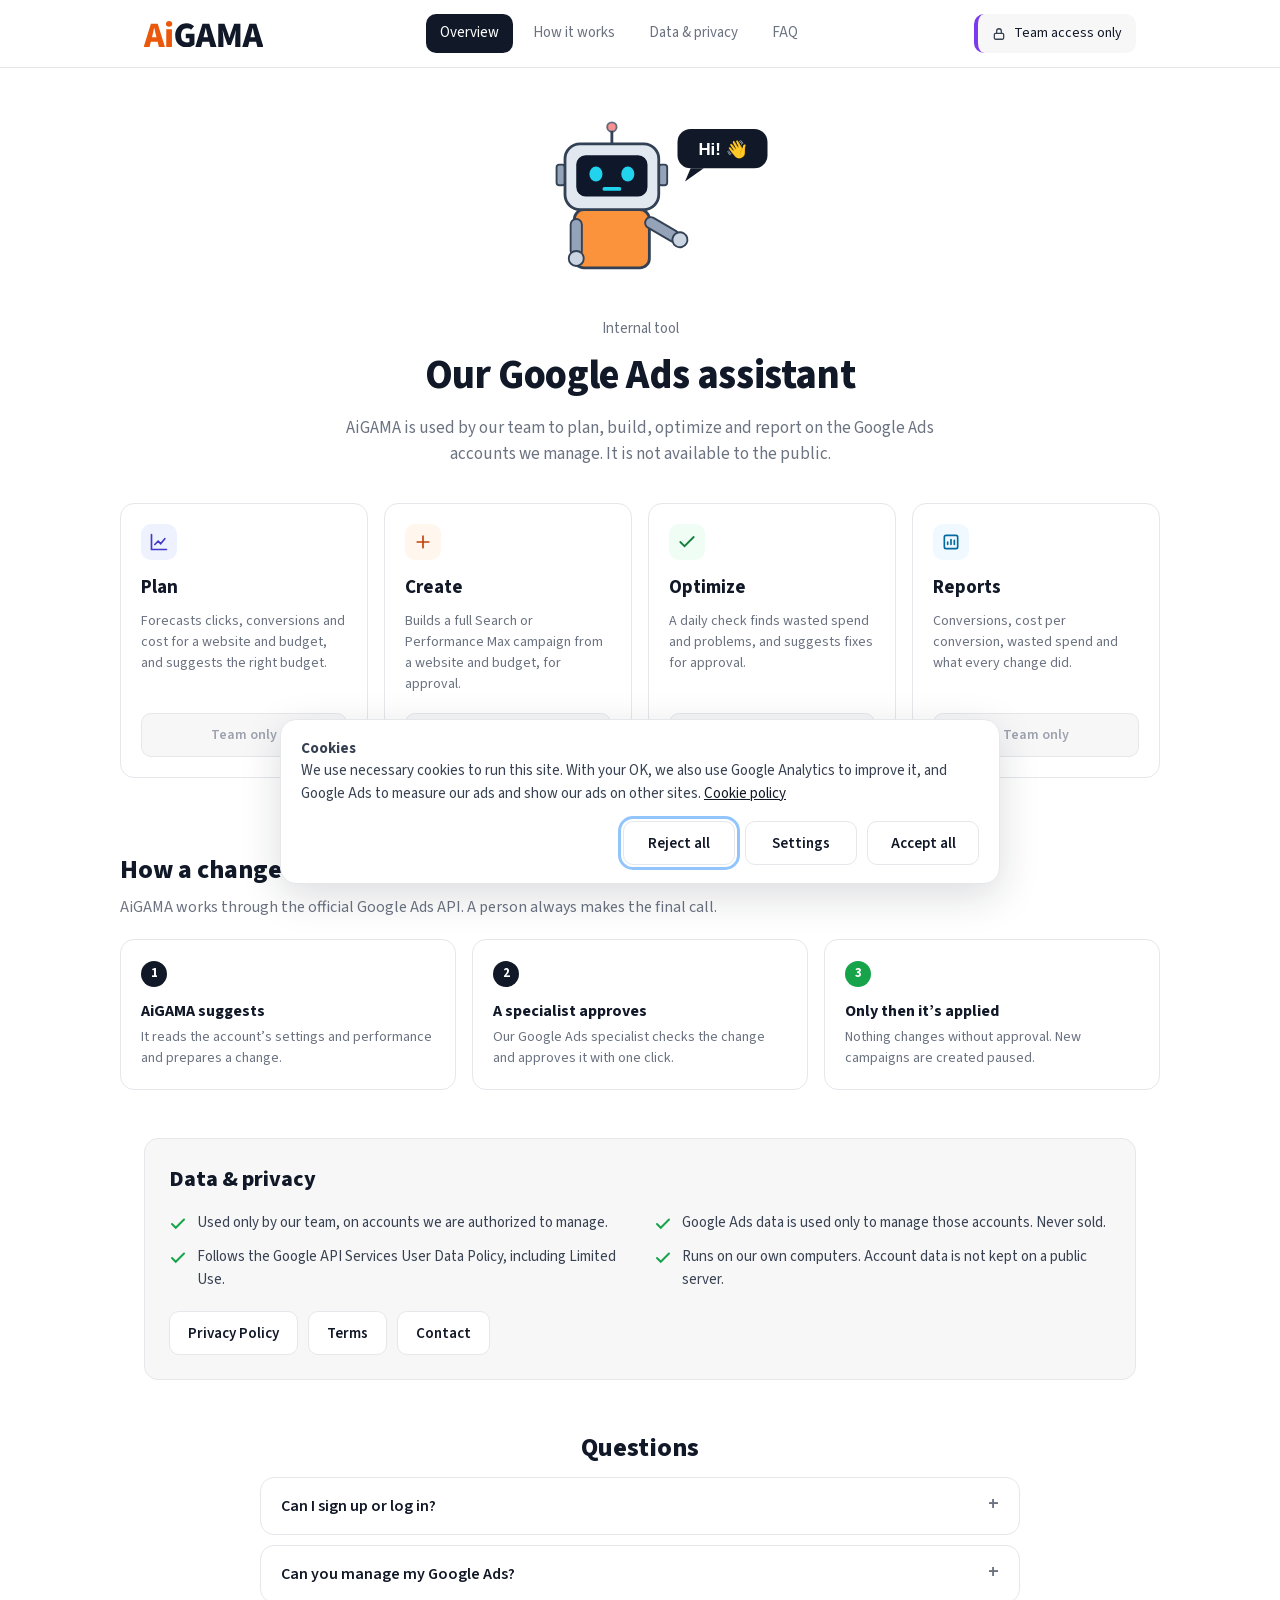
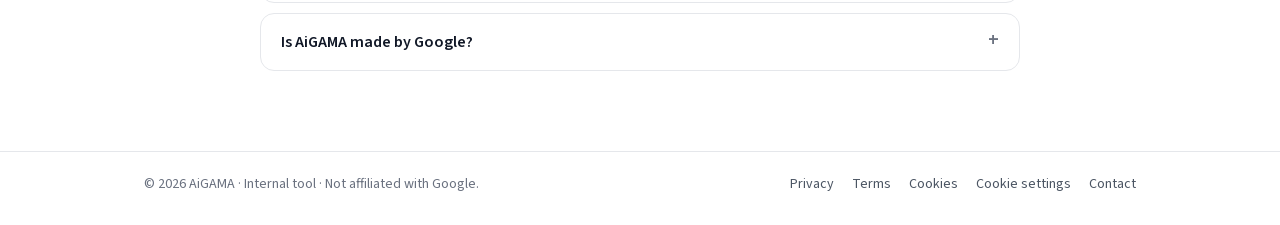
==== commit e7d435ad: "Add files via upload" ====
--- a/index.html
+++ b/index.html
@@ -7,16 +7,27 @@
   <title>AiGAMA – Internal Google Ads tool</title>
   <meta name="description" content="AiGAMA is our internal tool for planning, building, optimizing and reporting on the Google Ads accounts we manage. Team access only.">
   <link rel="canonical" href="https://aigama.app/">
-  <link rel="icon" href="logo.svg" type="image/svg+xml">
+  <meta property="og:title" content="AiGAMA – Internal Google Ads tool">
+  <meta property="og:description" content="Our internal tool for planning, building, optimizing and reporting on the Google Ads accounts we manage.">
+  <meta property="og:url" content="https://aigama.app/">
+  <meta property="og:type" content="website">
+  <meta property="og:image" content="https://aigama.app/og-image.png">
+  <meta property="og:image:width" content="1200">
+  <meta property="og:image:height" content="630">
+  <meta name="twitter:card" content="summary_large_image">
+  <link rel="icon" href="favicon.ico" sizes="any">
+  <link rel="icon" href="favicon.svg" type="image/svg+xml">
+  <link rel="apple-touch-icon" href="apple-touch-icon.png">
+  <link rel="manifest" href="site.webmanifest">
+  <meta name="theme-color" content="#111827">
   <link rel="stylesheet" href="style.css">
 </head>
 <body>
 
 <header class="topbar">
   <div class="wrap">
-    <a href="/" class="logo" aria-label="AiGAMA home">
-      <img src="logo.svg" width="22" height="20" alt="">
-      <b>AiGAMA</b><span>Internal</span>
+    <a href="/" class="logo" aria-label="AiGAMA – home">
+      <img src="logo.svg" width="119" height="26" alt="AiGAMA">
     </a>
     <nav class="tabs" aria-label="Main">
       <a href="#top" class="active">Overview</a>
